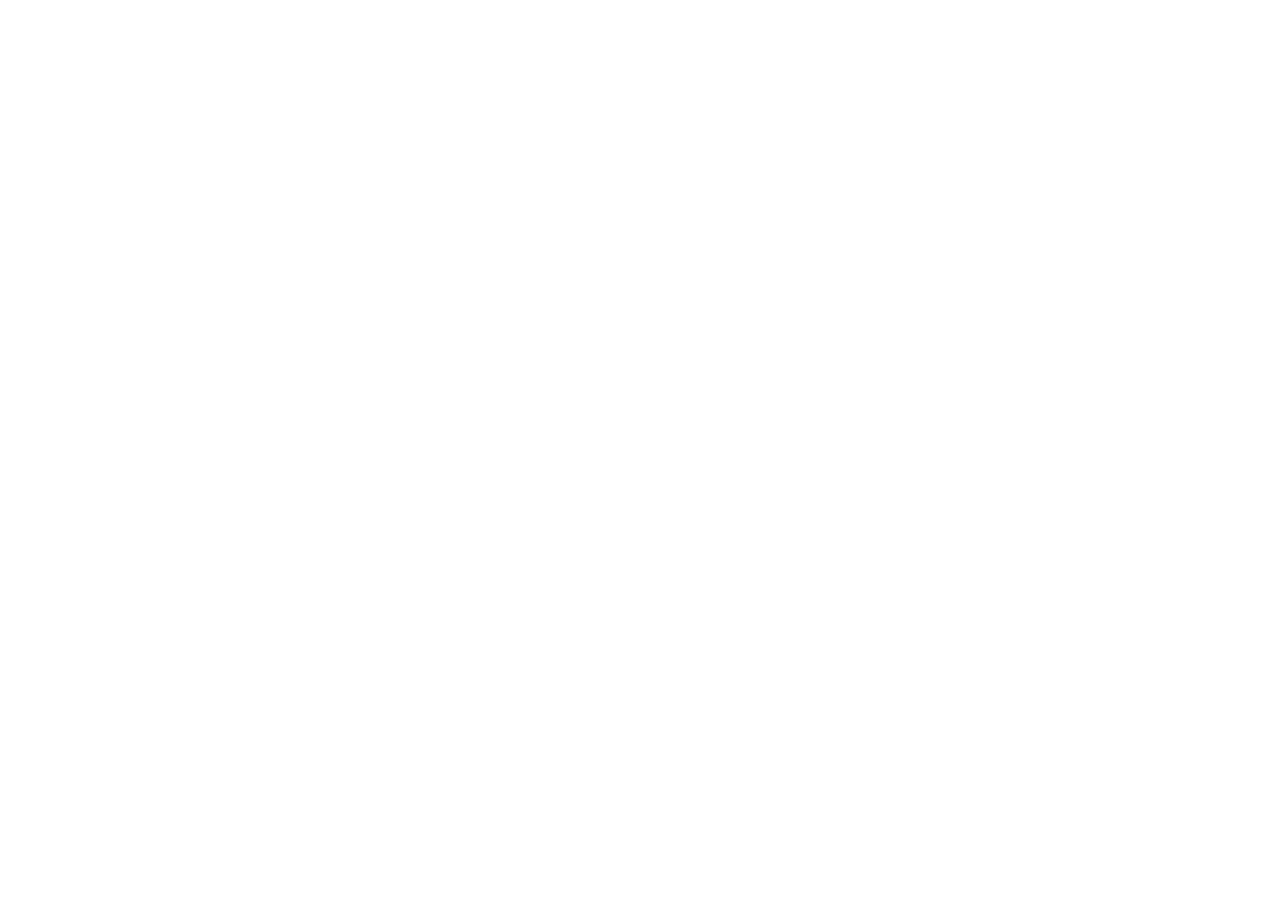
==== index.html @ 4de9153c "Initial commit" ====
<!DOCTYPE html>
<html lang="en">
<head>
    <meta charset="UTF-8">
    <link rel="stylesheet" href="./css/styles.css">
    <meta name="viewport" content="width=device-width, initial-scale=1.0">
    <title>Document</title>
</head>
<body>
    
</body>
</html>
---- css/styles.css ----
*{
    box-sizing: border-box;
}
body{
    margin: 0;
    font-family: sans-serif;
}
img{
    display: block;
    max-width: 100%;
}
a{
    text-decoration: none;
    color: inherit;
}
ul{
    list-style: none;
    padding-left: 0;
    margin-top: 0;
    margin-bottom: 0;
}
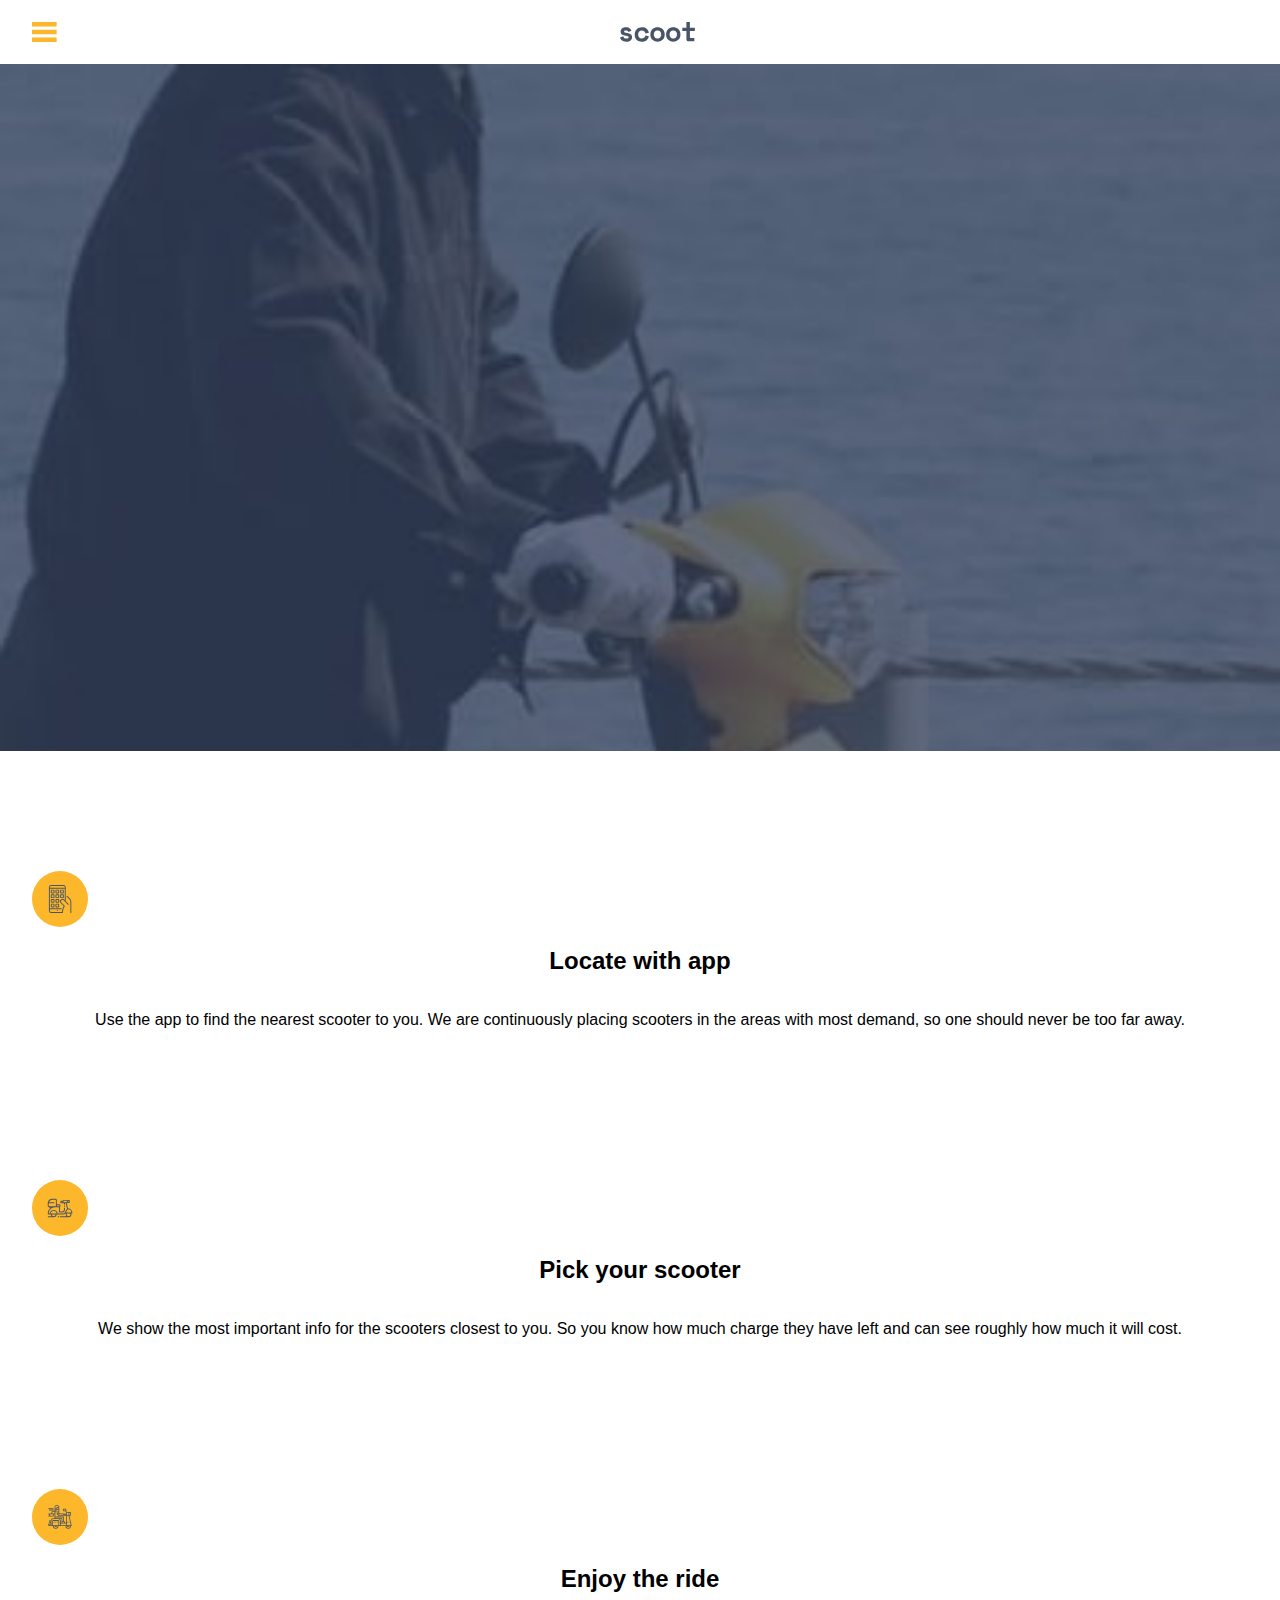
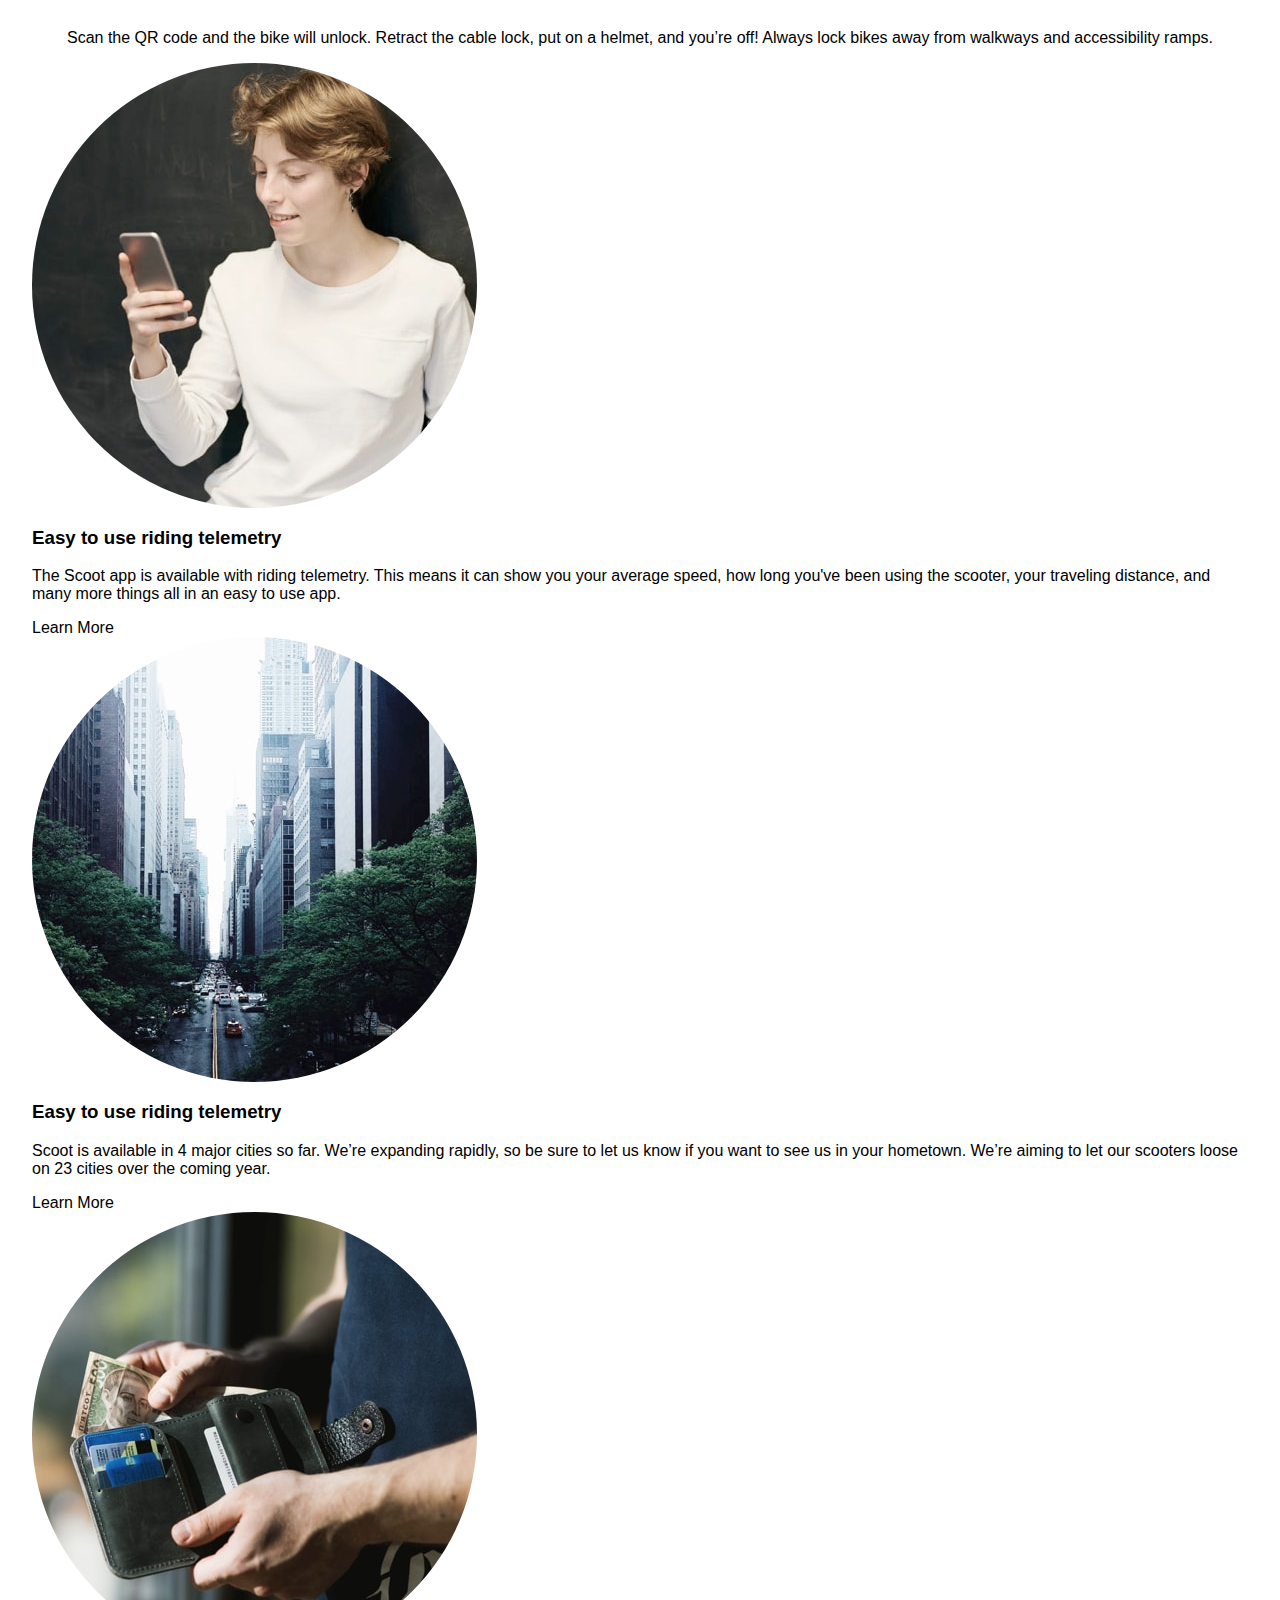
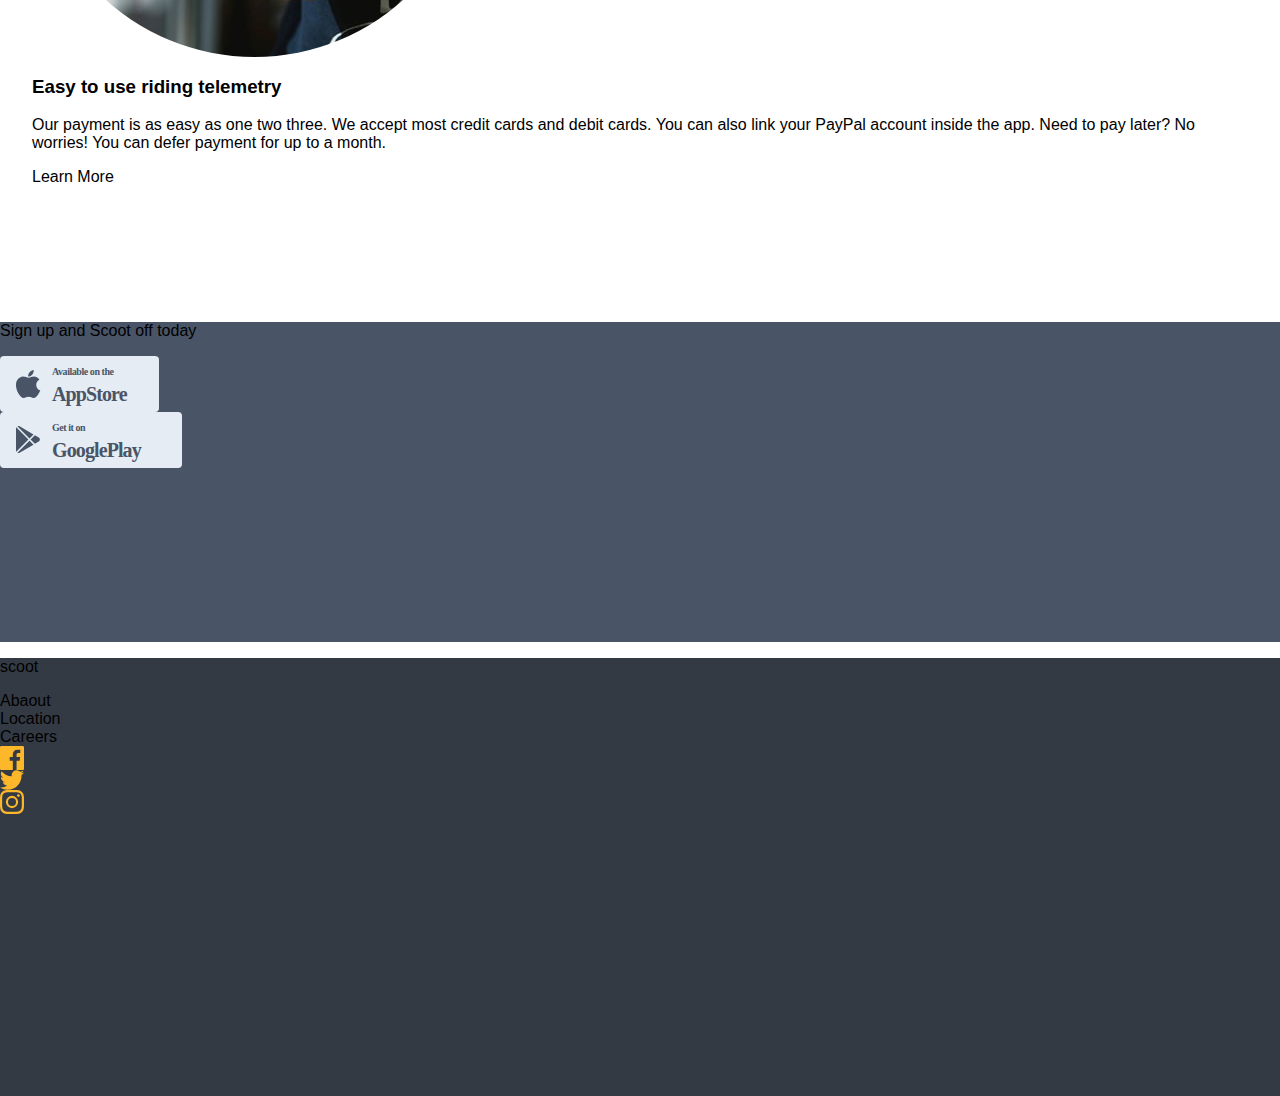
==== commit 7715ea2a: "update" ====
--- a/index.html
+++ b/index.html
@@ -1,12 +1,121 @@
 <!DOCTYPE html>
 <html lang="en">
-<head>
-    <meta charset="UTF-8">
-    <link rel="stylesheet" href="./css/styles.css">
-    <meta name="viewport" content="width=device-width, initial-scale=1.0">
+  <head>
+    <meta charset="UTF-8" />
+    <link rel="preconnect" href="https://fonts.googleapis.com" />
+    <link rel="preconnect" href="https://fonts.gstatic.com" crossorigin />
+    <link
+      href="https://fonts.googleapis.com/css2?family=Lexend+Deca:wght@100..900&family=Space+Mono:ital,wght@0,400;0,700;1,400;1,700&display=swap"
+      rel="stylesheet"
+    />
+    <link
+      href="https://fonts.googleapis.com/css2?family=Space+Mono:ital,wght@0,400;0,700;1,400;1,700&display=swap"
+      rel="stylesheet"
+    />
+    <link rel="stylesheet" href="./css/styles.css" />
+    <meta name="viewport" content="width=device-width, initial-scale=1.0" />
     <title>Document</title>
-</head>
-<body>
-    
-</body>
-</html>+  </head>
+  <body>
+    <nav class="menu">
+      <img class="hamburger-nav" src="./assets/icons/hamburger.svg" alt="" />
+      <ul class="menu-options">
+        <li>About</li>
+        <li>Location</li>
+        <li>Careers</li>
+        <li>Get Scooting</li>
+      </ul>
+      <img class="logo-nav" src="./assets/logo.svg" alt="" />
+    </nav>
+    <header class="header"></header>
+    <main class="main">
+      <div class="info-app">
+        <div class="info-card">
+          <img class="info-icon" src="./assets/icons/locate.svg" alt="" />
+          <h2>Locate with app</h2>
+          <p>
+            Use the app to find the nearest scooter to you. We are continuously
+            placing scooters in the areas with most demand, so one should never
+            be too far away.
+          </p>
+        </div>
+        <div class="info-card">
+          <img class="info-icon" src="./assets/icons/scooter.svg" alt="" />
+          <h2>Pick your scooter</h2>
+          <p>
+            We show the most important info for the scooters closest to you. So
+            you know how much charge they have left and can see roughly how much
+            it will cost.
+          </p>
+        </div>
+        <div class="info-card">
+          <img class="info-icon" src="./assets/icons/ride.svg" alt="" />
+          <h2>Enjoy the ride</h2>
+          <p>
+            Scan the QR code and the bike will unlock. Retract the cable lock,
+            put on a helmet, and you’re off! Always lock bikes away from
+            walkways and accessibility ramps.
+          </p>
+        </div>
+      </div>
+
+      <div>
+        <img class="img-main" src="./assets/images/telemetry.jpg" alt="" />
+        <div>
+          <h3>Easy to use riding telemetry</h3>
+          <p>
+            The Scoot app is available with riding telemetry. This means it can
+            show you your average speed, how long you've been using the scooter,
+            your traveling distance, and many more things all in an easy to use
+            app.
+          </p>
+          <a href="">Learn More</a>
+        </div>
+        <img class="img-main" src="./assets/images/near-you.jpg" alt="" />
+        <div>
+          <h3>Easy to use riding telemetry</h3>
+          <p>
+            Scoot is available in 4 major cities so far. We’re expanding
+            rapidly, so be sure to let us know if you want to see us in your
+            hometown. We’re aiming to let our scooters loose on 23 cities over
+            the coming year.
+          </p>
+          <a href="">Learn More</a>
+        </div>
+        <img class="img-main" src="./assets/images/payments.jpg" alt="" />
+        <div>
+          <h3>Easy to use riding telemetry</h3>
+          <p>
+            Our payment is as easy as one two three. We accept most credit cards
+            and debit cards. You can also link your PayPal account inside the
+            app. Need to pay later? No worries! You can defer payment for up to
+            a month.
+          </p>
+          <a href="">Learn More</a>
+        </div>
+      </div>
+    </main>
+    <footer>
+      <div class="applications-footer">
+        <p>Sign up and Scoot off today</p>
+        <div>
+          <img src="./assets/icons/app-store.svg" alt="" />
+          <img src="./assets/icons/google-play.svg" alt="" />
+        </div>
+      </div>
+      <div class="social">
+        <p>scoot</p>
+        <ul>
+          <a href=""><li>Abaout</li></a>
+          <a href=""><li>Location</li></a>
+          <a href=""><li>Careers</li></a>
+        </ul>
+        <div>
+          <a href=""><img src="./assets/icons/facebook.svg" alt="" /></a>
+          <a href=""><img src="./assets/icons/twitter.svg" alt="" /></a>
+          <a href=""><img src="./assets/icons/instagram.svg" alt="" /></a>
+        </div>
+      </div>
+    </footer>
+  </body>
+</html>
--- a/css/styles.css
+++ b/css/styles.css
@@ -1,21 +1,88 @@
-*{
-    box-sizing: border-box;
+:root {
+  --yellow: #fcb72b;
+  --dark-navy: #495567;
+  --dim-grey: #939caa;
+  --light-grey: #e5ecf4;
+  --snow: #f2f5f9;
+  --light-yellow: #fff4df;
+  --dark-grey: #333a44;
+
+  --space-mono: 'Space-mono', sans-serif;
+  --space-mono: 'Space-mono', sans-serif;
 }
-body{
-    margin: 0;
-    font-family: sans-serif;
+* {
+  box-sizing: border-box;
 }
-img{
-    display: block;
-    max-width: 100%;
+body {
+  margin: 0;
+  font-family: sans-serif;
 }
-a{
-    text-decoration: none;
-    color: inherit;
+img {
+  display: block;
+  max-width: 100%;
 }
-ul{
-    list-style: none;
-    padding-left: 0;
-    margin-top: 0;
-    margin-bottom: 0;
-}+a {
+  text-decoration: none;
+  color: inherit;
+}
+ul {
+  list-style: none;
+  padding-left: 0;
+  margin-top: 0;
+  margin-bottom: 0;
+}
+.menu {
+  height: 64px;
+  width: 100%;
+  padding-top: 22px;
+  padding-left: 32px;
+  padding-bottom: 22px;
+  padding-right: 22px;
+  display: flex;
+  background-color: white;
+}
+.logo-nav {
+  margin-inline: auto;
+}
+.menu-options {
+  display: none;
+}
+.header {
+  width: 100%;
+  height: 687px;
+  background-image: url(../assets/images/home-hero-mobile.jpg);
+  background-size: cover;
+}
+.main {
+  padding: 120px 32px 120px 32px;
+}
+.info-app {
+  display: flex;
+  flex-direction: column;
+  height: 792px;
+  justify-content: space-between;
+}
+.info-card {
+  width: 100%;
+  display: flex;
+  flex-direction: column;
+  justify-items: center;
+  text-align: center;
+}
+.info-icon {
+  width: 56px;
+  height: 56px;
+}
+.img-main {
+  border-radius: 50%;
+}
+.applications-footer {
+  width: 100%;
+  height: 320px;
+  background-color: var(--dark-navy);
+}
+.social {
+  width: 100%;
+  height: 438px;
+  background-color: var(--dark-grey);
+}
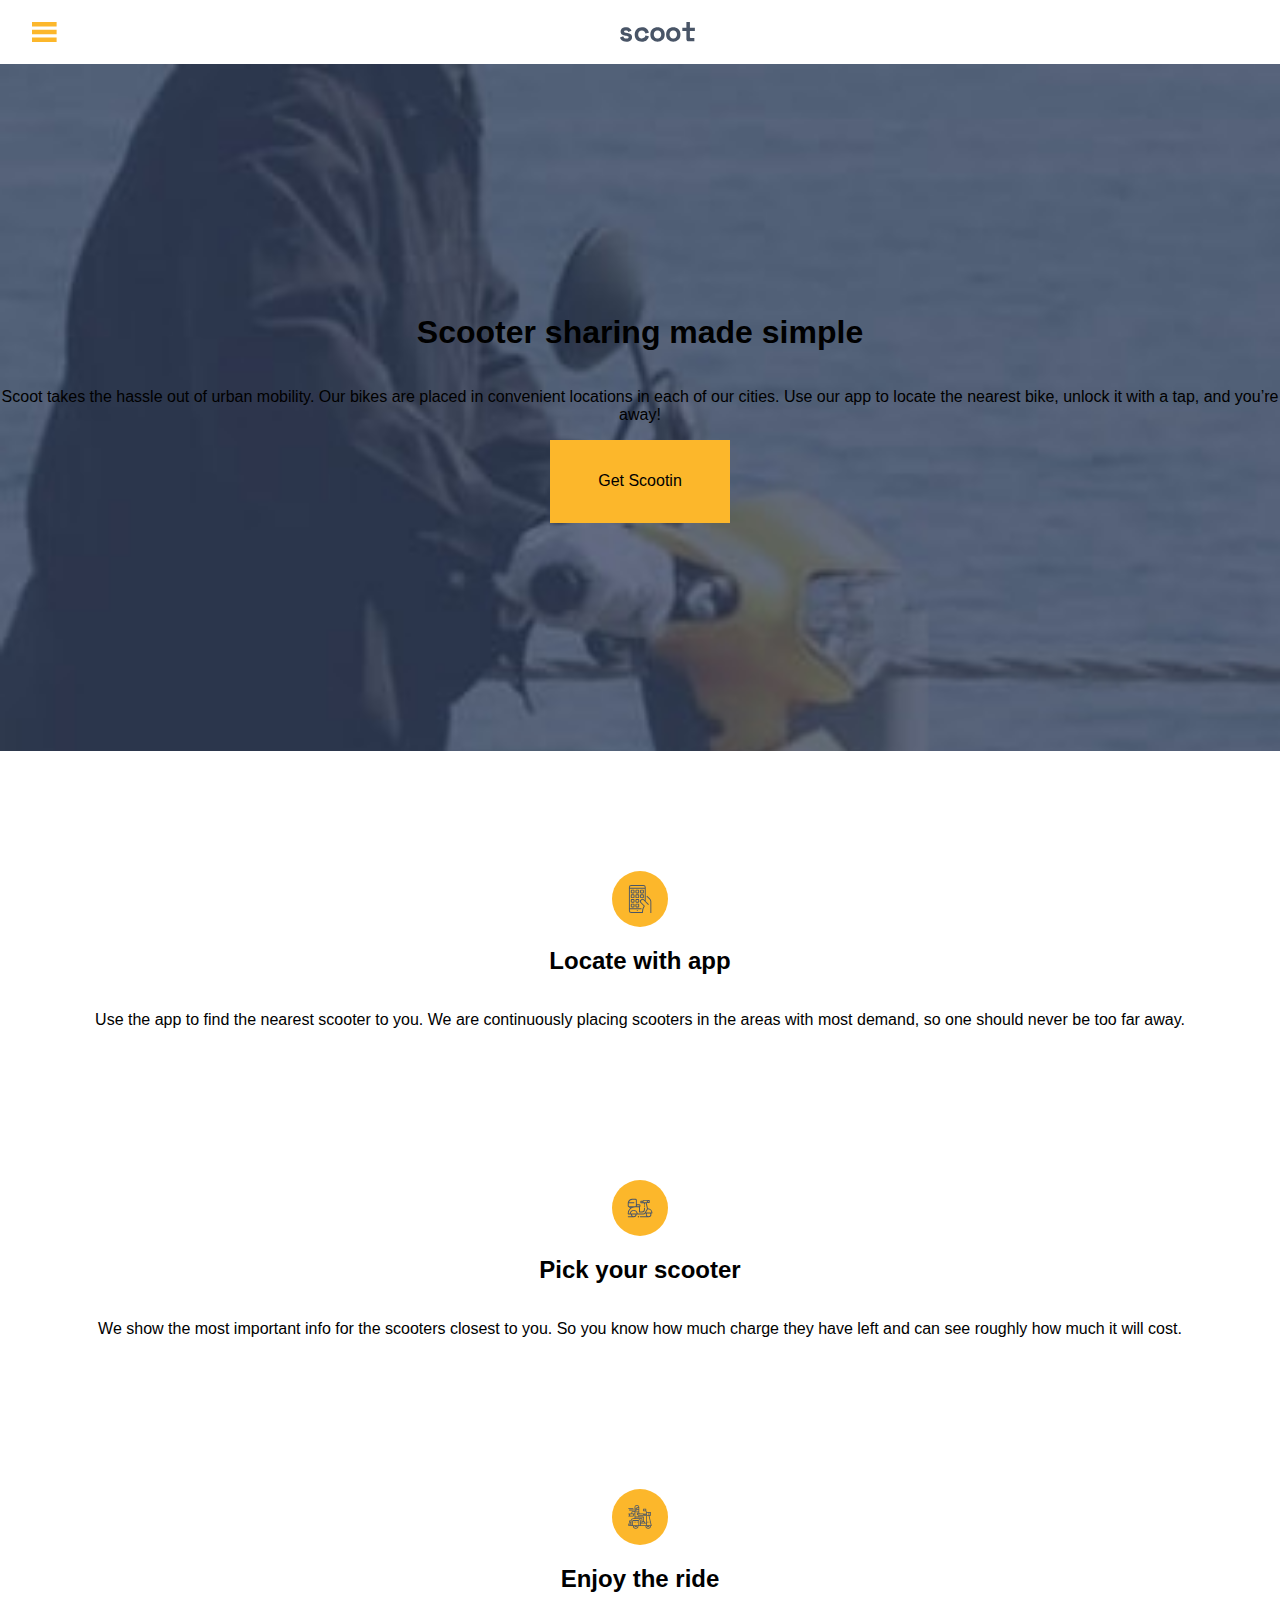
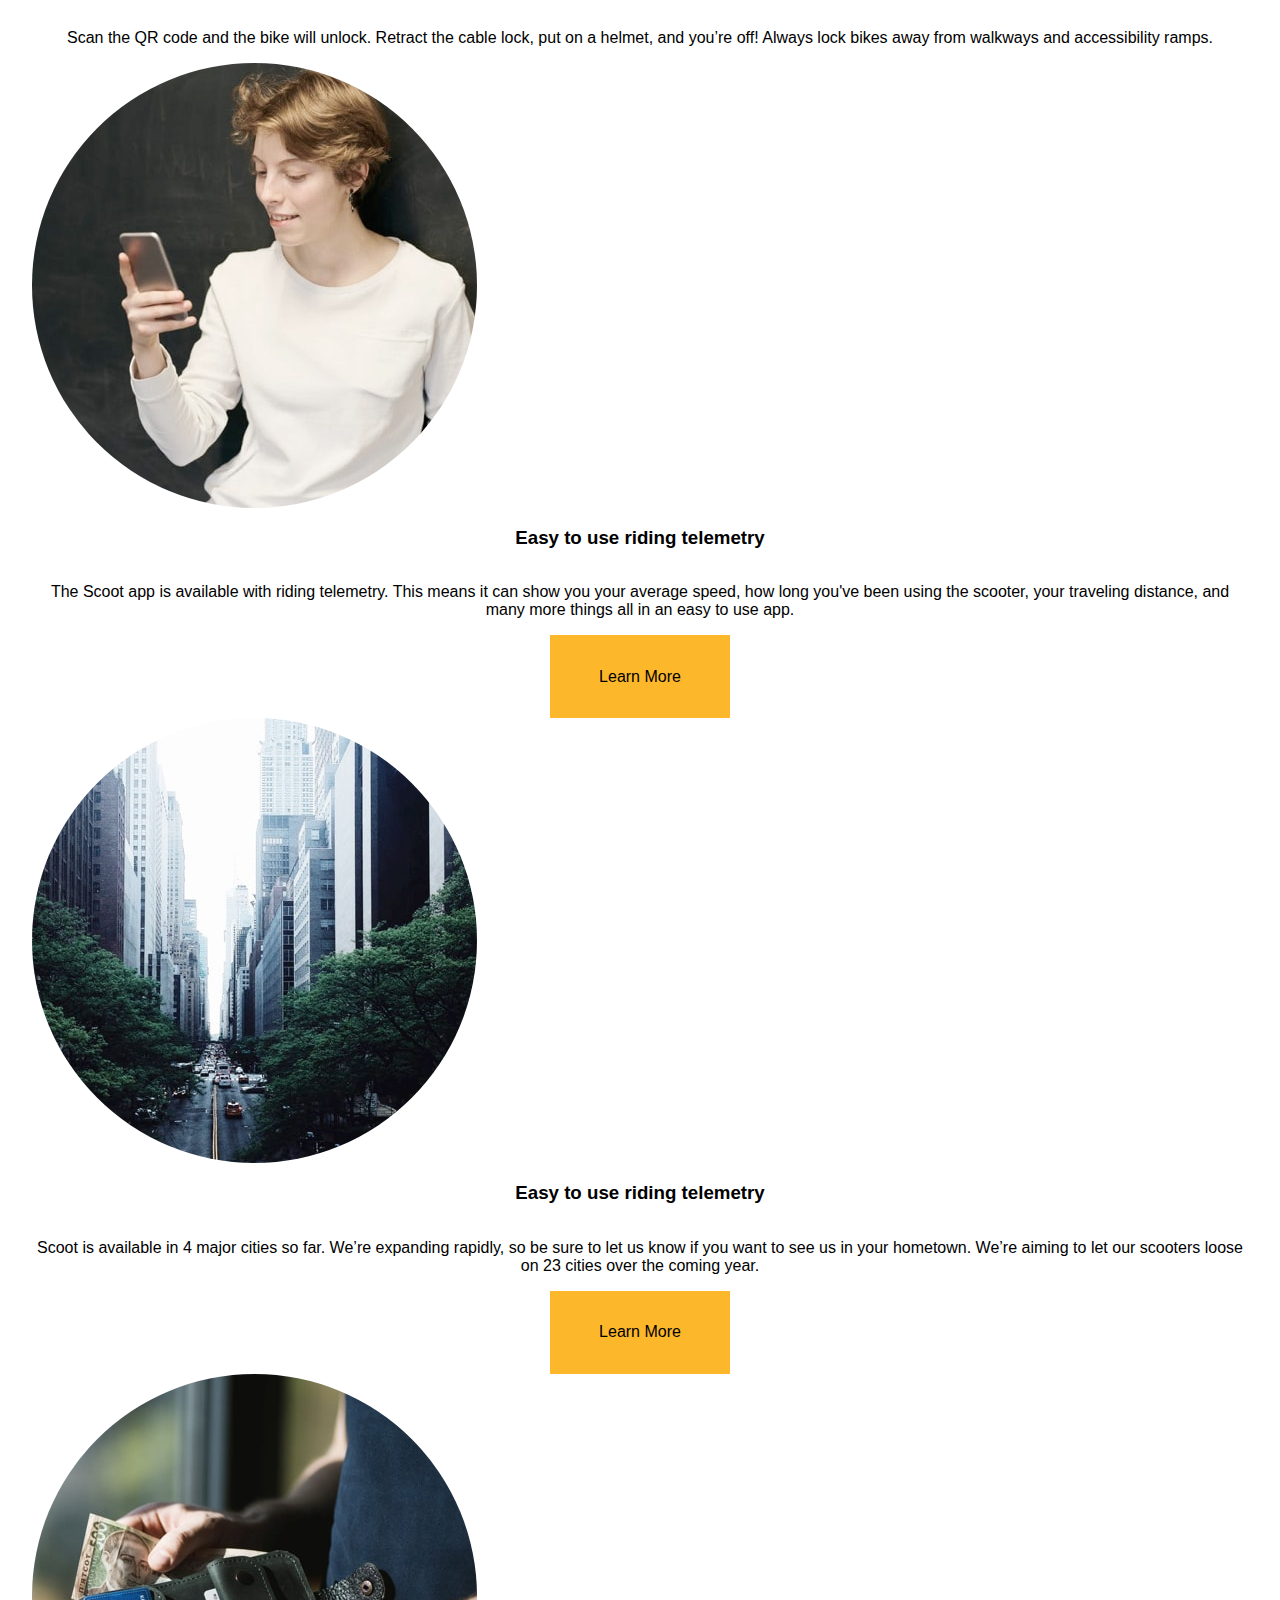
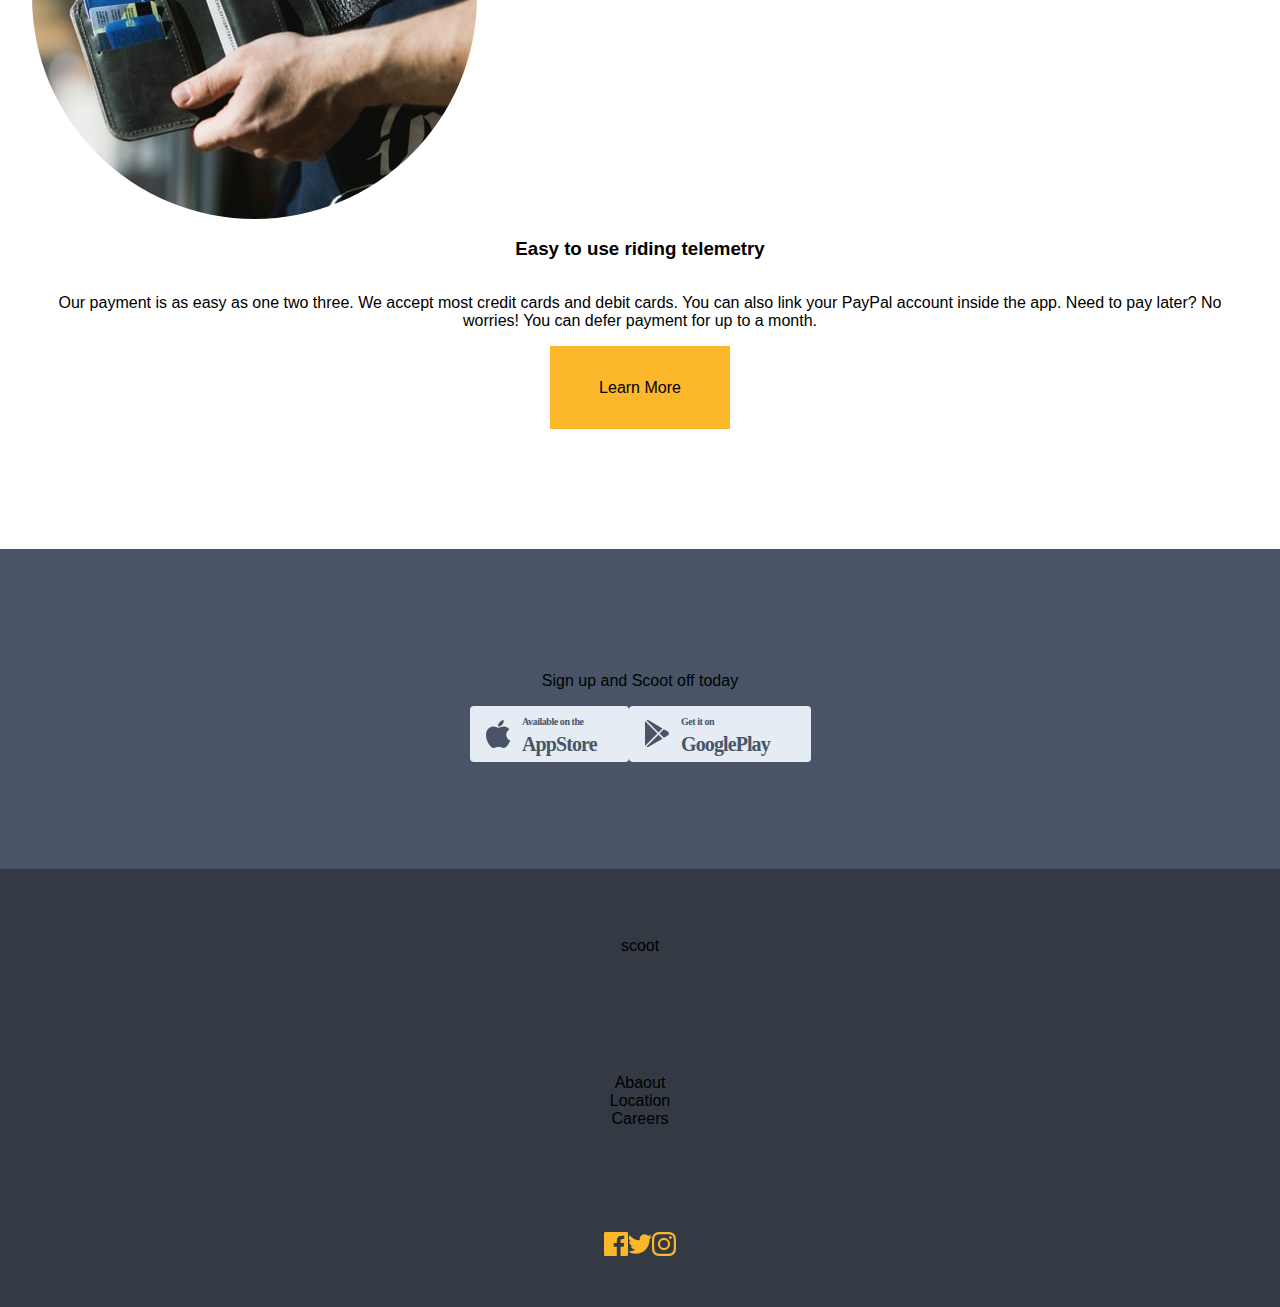
==== commit 2ca6bef2: "update" ====
--- a/index.html
+++ b/index.html
@@ -27,10 +27,18 @@
       </ul>
       <img class="logo-nav" src="./assets/logo.svg" alt="" />
     </nav>
-    <header class="header"></header>
+    <header class="header center-items">
+      <div class="center-items">
+        <h1>Scooter sharing made simple</h1>
+        <p>Scoot takes the hassle out of urban mobility. Our bikes are placed in convenient locations in each of our cities. Use our app to locate the nearest bike, unlock it with a tap, and you’re away!</p>
+        <div class="general-button">
+          <a href="">Get Scootin</a>
+        </div>
+      </div>
+    </header>
     <main class="main">
       <div class="info-app">
-        <div class="info-card">
+        <div class="info-card center-items">
           <img class="info-icon" src="./assets/icons/locate.svg" alt="" />
           <h2>Locate with app</h2>
           <p>
@@ -39,7 +47,7 @@
             be too far away.
           </p>
         </div>
-        <div class="info-card">
+        <div class="info-card center-items">
           <img class="info-icon" src="./assets/icons/scooter.svg" alt="" />
           <h2>Pick your scooter</h2>
           <p>
@@ -48,7 +56,7 @@
             it will cost.
           </p>
         </div>
-        <div class="info-card">
+        <div class="info-card center-items">
           <img class="info-icon" src="./assets/icons/ride.svg" alt="" />
           <h2>Enjoy the ride</h2>
           <p>
@@ -58,10 +66,9 @@
           </p>
         </div>
       </div>
-
       <div>
         <img class="img-main" src="./assets/images/telemetry.jpg" alt="" />
-        <div>
+        <div class="info-card center-items">
           <h3>Easy to use riding telemetry</h3>
           <p>
             The Scoot app is available with riding telemetry. This means it can
@@ -69,10 +76,12 @@
             your traveling distance, and many more things all in an easy to use
             app.
           </p>
-          <a href="">Learn More</a>
+          <div class="general-button">
+            <a href="">Learn More</a>
+          </div>
         </div>
         <img class="img-main" src="./assets/images/near-you.jpg" alt="" />
-        <div>
+        <div class="info-card center-items">
           <h3>Easy to use riding telemetry</h3>
           <p>
             Scoot is available in 4 major cities so far. We’re expanding
@@ -80,10 +89,12 @@
             hometown. We’re aiming to let our scooters loose on 23 cities over
             the coming year.
           </p>
-          <a href="">Learn More</a>
+          <div class="general-button">
+            <a href="">Learn More</a>
+          </div>
         </div>
         <img class="img-main" src="./assets/images/payments.jpg" alt="" />
-        <div>
+        <div class="info-card center-items header-info">
           <h3>Easy to use riding telemetry</h3>
           <p>
             Our payment is as easy as one two three. We accept most credit cards
@@ -91,26 +102,28 @@
             app. Need to pay later? No worries! You can defer payment for up to
             a month.
           </p>
-          <a href="">Learn More</a>
+          <div class="general-button">
+            <a href="">Learn More</a>
+          </div>
         </div>
       </div>
     </main>
     <footer>
-      <div class="applications-footer">
+      <div class="applications-footer info-card center-items">
         <p>Sign up and Scoot off today</p>
-        <div>
+        <div class="center-items flex-row">
           <img src="./assets/icons/app-store.svg" alt="" />
           <img src="./assets/icons/google-play.svg" alt="" />
         </div>
       </div>
-      <div class="social">
+      <div class="social center-items">
         <p>scoot</p>
         <ul>
           <a href=""><li>Abaout</li></a>
           <a href=""><li>Location</li></a>
           <a href=""><li>Careers</li></a>
         </ul>
-        <div>
+        <div class="center-items flex-row">
           <a href=""><img src="./assets/icons/facebook.svg" alt="" /></a>
           <a href=""><img src="./assets/icons/twitter.svg" alt="" /></a>
           <a href=""><img src="./assets/icons/instagram.svg" alt="" /></a>
--- a/css/styles.css
+++ b/css/styles.css
@@ -44,14 +44,32 @@
 .logo-nav {
   margin-inline: auto;
 }
-.menu-options {
+.menu-options{
   display: none;
+}
+.center-items{
+  display: flex;
+  align-items: center;
+  justify-content: center;
+  text-align: center;
+  flex-direction: column;
 }
 .header {
   width: 100%;
   height: 687px;
   background-image: url(../assets/images/home-hero-mobile.jpg);
   background-size: cover;
+}
+.flex-row{
+  flex-direction: row;
+}
+.general-button{
+  width: 180px;
+  height: 83px;
+  display: flex;
+  align-items: center;
+  justify-content: center;
+  background-color: var(--yellow);
 }
 .main {
   padding: 120px 32px 120px 32px;
@@ -85,4 +103,5 @@
   width: 100%;
   height: 438px;
   background-color: var(--dark-grey);
+  justify-content: space-around;
 }
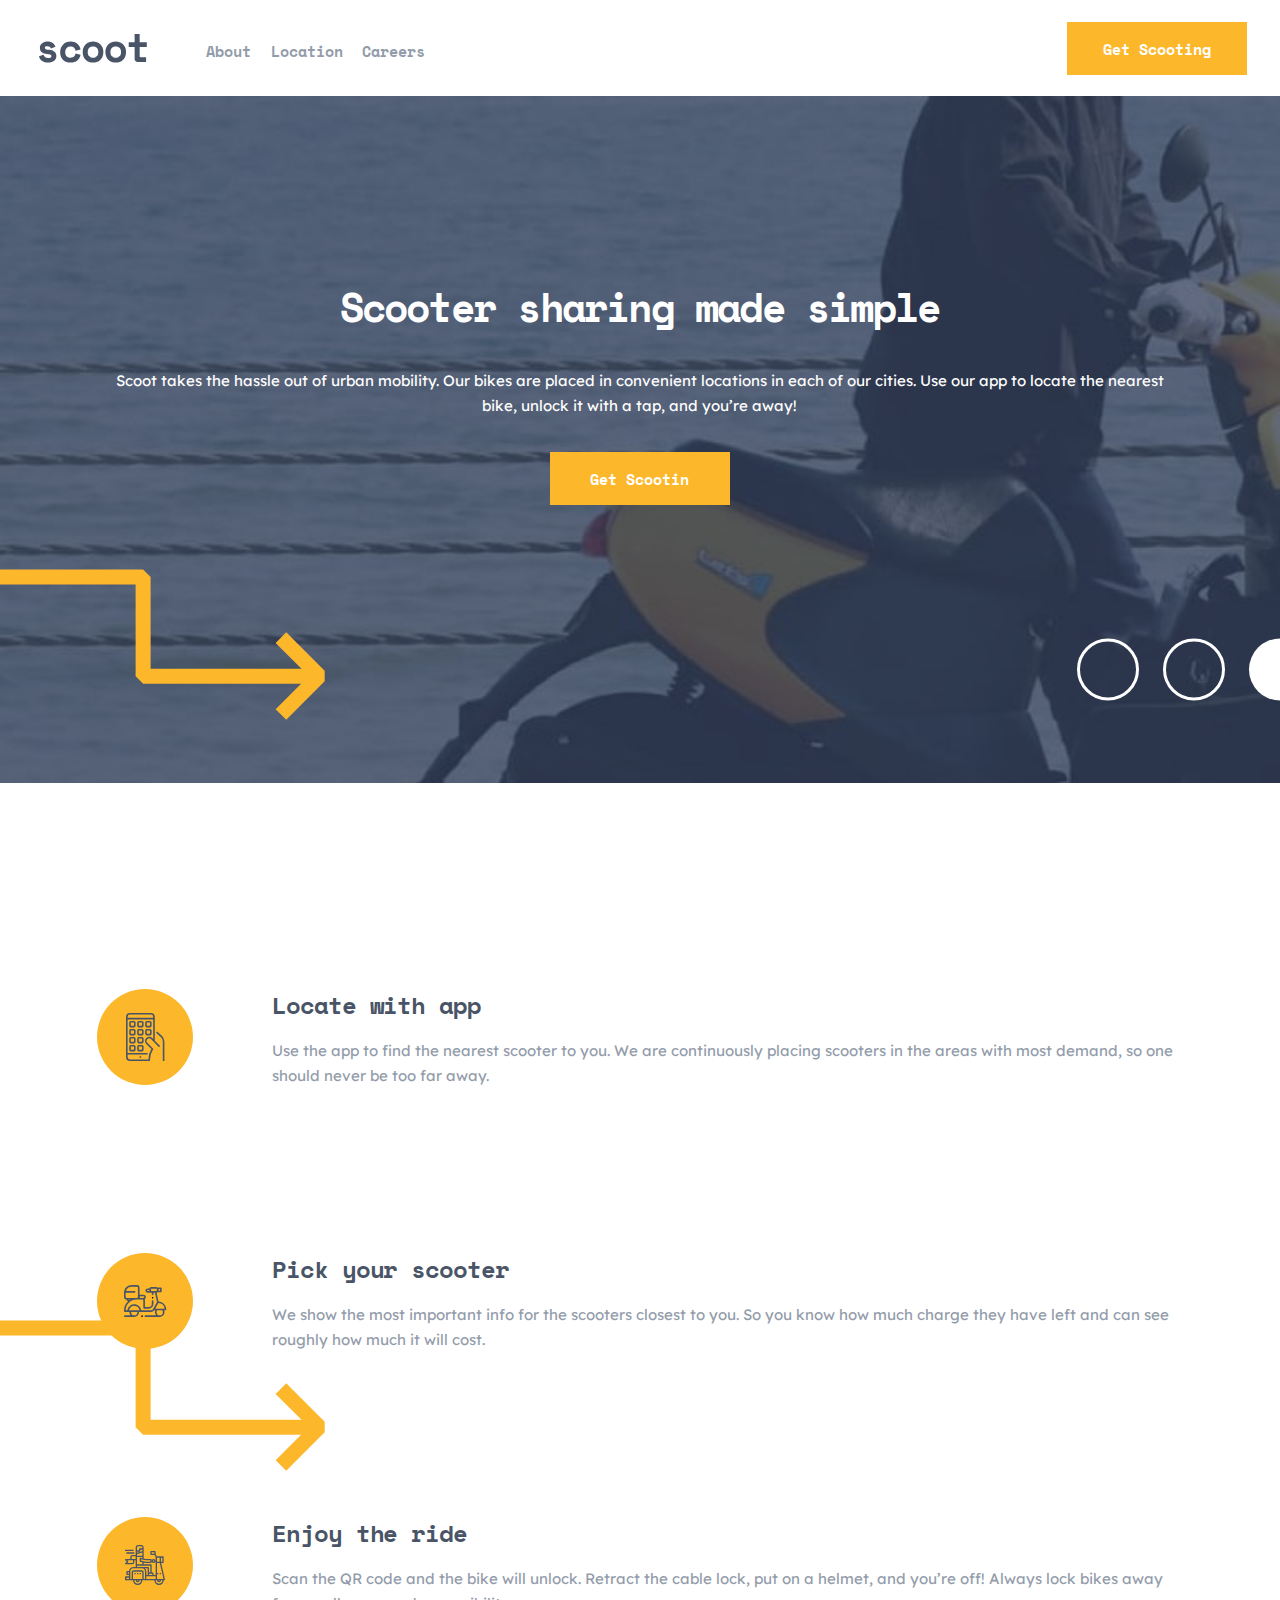
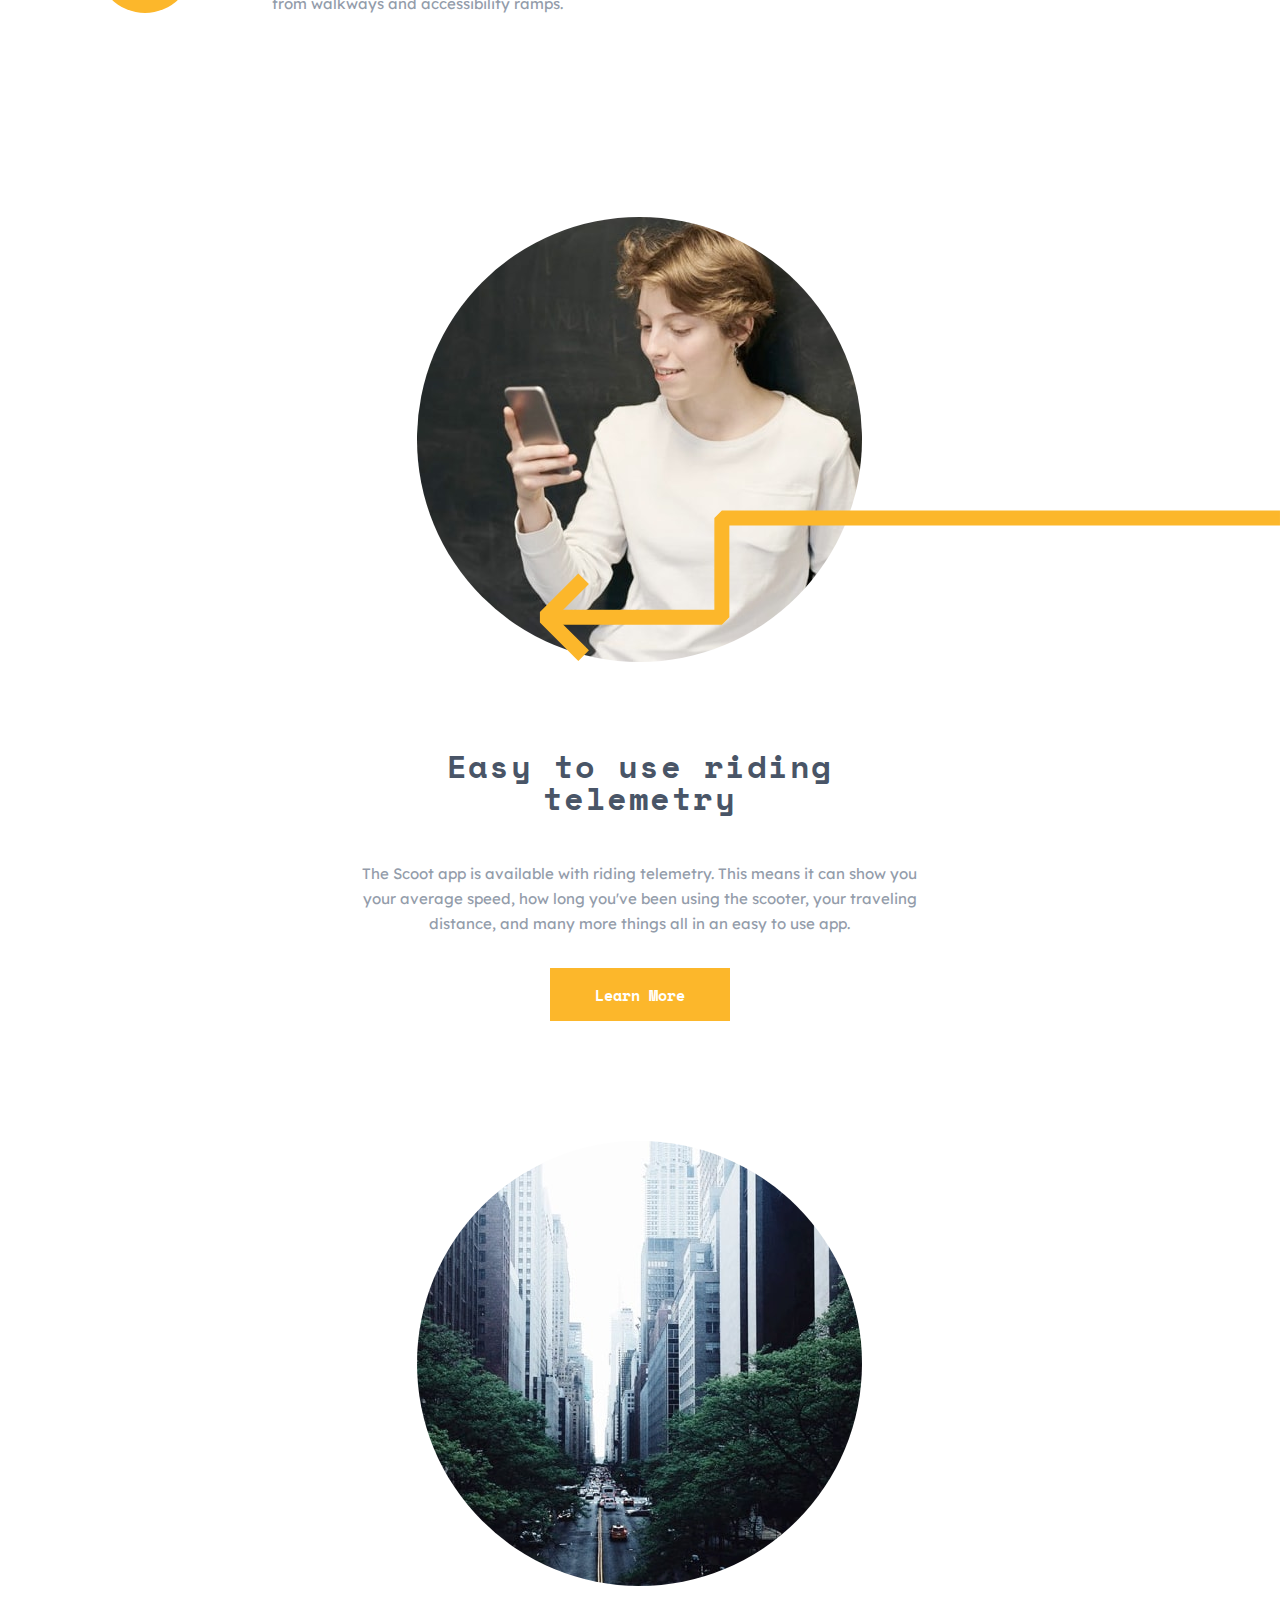
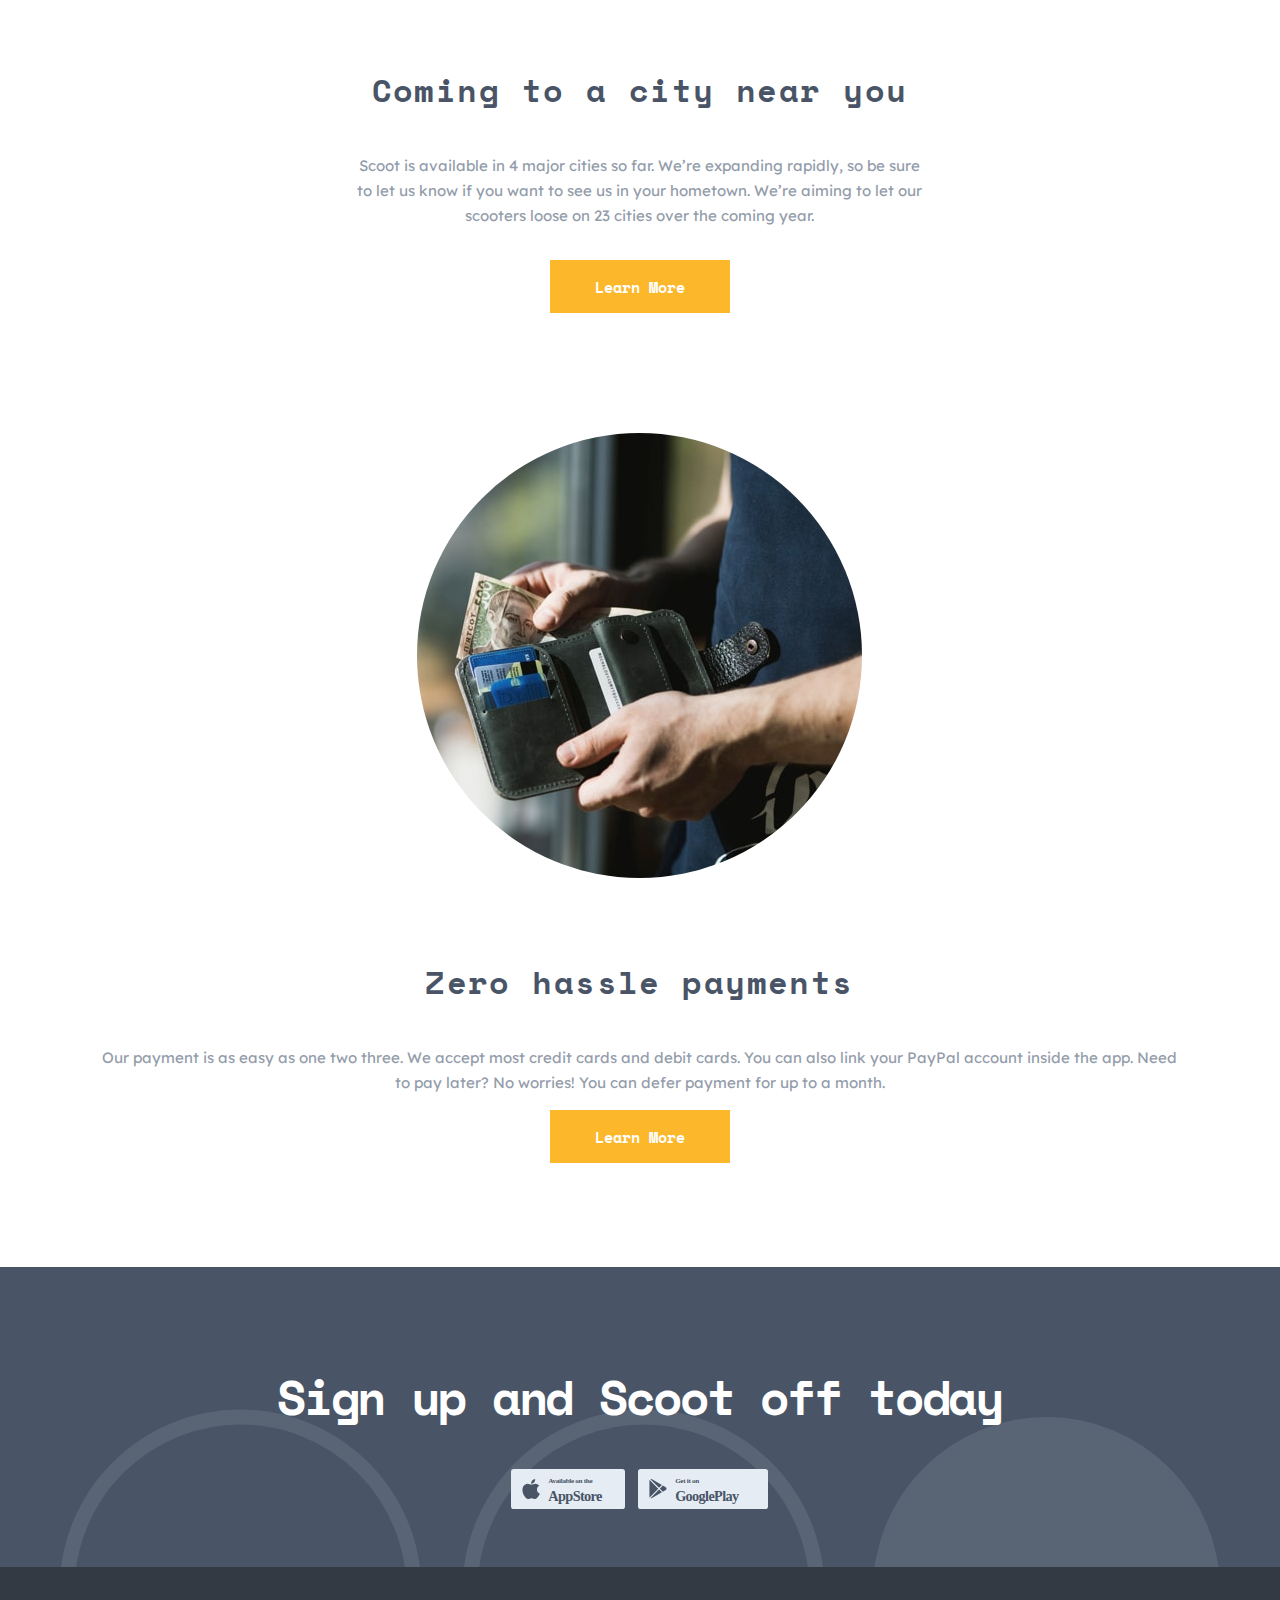
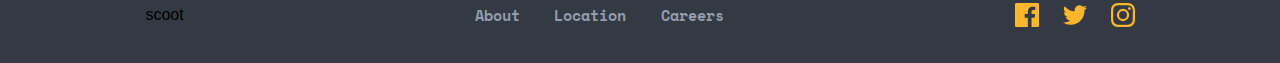
==== commit 97ea3391: "update" ====
--- a/index.html
+++ b/index.html
@@ -19,58 +19,74 @@
   <body>
     <nav class="menu">
       <img class="hamburger-nav" src="./assets/icons/hamburger.svg" alt="" />
-      <ul class="menu-options">
-        <li>About</li>
-        <li>Location</li>
-        <li>Careers</li>
-        <li>Get Scooting</li>
-      </ul>
-      <img class="logo-nav" src="./assets/logo.svg" alt="" />
+      <img class="logo-nav" src="./assets/logo.svg" alt=""/>
+      <div class="menu-options display-menu">
+        <ul>
+          <div class="options-nav">
+            <li><a href="../html/about.html">About</a></li>
+            <li><a href="../html/locations.html">Location</a></li>
+            <li><a href="../html/careers.html">Careers</a></li>
+          </div>
+          <div class="general-button button-nav">
+            <li>Get Scooting</li>
+          </div>
+        </ul>
+      </div>
     </nav>
-    <header class="header center-items">
-      <div class="center-items">
-        <h1>Scooter sharing made simple</h1>
-        <p>Scoot takes the hassle out of urban mobility. Our bikes are placed in convenient locations in each of our cities. Use our app to locate the nearest bike, unlock it with a tap, and you’re away!</p>
-        <div class="general-button">
+    <header class="center-items header">
+      <div class="center-items text-header">
+        <h1 class="main-title">Scooter sharing made simple</h1>
+        <p class="general-font-style a">Scoot takes the hassle out of urban mobility. Our bikes are placed in convenient locations in each of our cities. Use our app to locate the nearest bike, unlock it with a tap, and you’re away!</p>
+        <div class="general-button a">
           <a href="">Get Scootin</a>
         </div>
       </div>
+      <img class="right-line" src="../assets/patterns/line.svg" alt="">
+      <img class="right-arrow" src="../assets/patterns/right-arrow.svg" alt="">
+      <img class="white-circles" src="../assets/patterns/white-circles.svg" alt="">
     </header>
     <main class="main">
       <div class="info-app">
         <div class="info-card center-items">
           <img class="info-icon" src="./assets/icons/locate.svg" alt="" />
-          <h2>Locate with app</h2>
-          <p>
-            Use the app to find the nearest scooter to you. We are continuously
-            placing scooters in the areas with most demand, so one should never
-            be too far away.
-          </p>
+          <div class="text-cards">
+            <h2 class="h2-secundary-title">Locate with app</h2>
+            <p class="general-font-style">
+              Use the app to find the nearest scooter to you. We are continuously
+              placing scooters in the areas with most demand, so one should never
+              be too far away.
+            </p>
+          </div>
         </div>
         <div class="info-card center-items">
           <img class="info-icon" src="./assets/icons/scooter.svg" alt="" />
-          <h2>Pick your scooter</h2>
-          <p>
-            We show the most important info for the scooters closest to you. So
-            you know how much charge they have left and can see roughly how much
-            it will cost.
-          </p>
+          <div class="text-cards">
+            <h2 class="h2-secundary-title">Pick your scooter</h2>
+            <p class="general-font-style">
+              We show the most important info for the scooters closest to you. So
+              you know how much charge they have left and can see roughly how much
+              it will cost.
+            </p>
+          </div>
         </div>
         <div class="info-card center-items">
           <img class="info-icon" src="./assets/icons/ride.svg" alt="" />
-          <h2>Enjoy the ride</h2>
-          <p>
-            Scan the QR code and the bike will unlock. Retract the cable lock,
-            put on a helmet, and you’re off! Always lock bikes away from
-            walkways and accessibility ramps.
-          </p>
+          <div class="text-cards">
+            <h2 class="h2-secundary-title">Enjoy the ride</h2>
+            <p class="general-font-style">
+              Scan the QR code and the bike will unlock. Retract the cable lock,
+              put on a helmet, and you’re off! Always lock bikes away from
+              walkways and accessibility ramps.
+            </p>
+          </div> 
         </div>
       </div>
-      <div>
+      <div class="center-items">
         <img class="img-main" src="./assets/images/telemetry.jpg" alt="" />
-        <div class="info-card center-items">
-          <h3>Easy to use riding telemetry</h3>
-          <p>
+        <img class="left-downward-arrow" src="../assets/patterns/left-downward-arrow.svg" alt="">
+        <div class="section-learnmore info-card-images center-items">
+          <h3 class="h3-secundary-title">Easy to use riding telemetry</h3>
+          <p class="general-font-style">
             The Scoot app is available with riding telemetry. This means it can
             show you your average speed, how long you've been using the scooter,
             your traveling distance, and many more things all in an easy to use
@@ -80,10 +96,11 @@
             <a href="">Learn More</a>
           </div>
         </div>
+        <img class="right-arrow-topimg" src="../assets/patterns/right-arrow.svg" alt="">
         <img class="img-main" src="./assets/images/near-you.jpg" alt="" />
-        <div class="info-card center-items">
-          <h3>Easy to use riding telemetry</h3>
-          <p>
+        <div class="section-learnmore info-card-images center-items">
+          <h3 class="h3-secundary-title">Coming to a city near you</h3>
+          <p class="general-font-style">
             Scoot is available in 4 major cities so far. We’re expanding
             rapidly, so be sure to let us know if you want to see us in your
             hometown. We’re aiming to let our scooters loose on 23 cities over
@@ -93,10 +110,11 @@
             <a href="">Learn More</a>
           </div>
         </div>
+        <img class="left-downward-arrow-zero" src="../assets/patterns/left-downward-arrow.svg" alt="">
         <img class="img-main" src="./assets/images/payments.jpg" alt="" />
-        <div class="info-card center-items header-info">
-          <h3>Easy to use riding telemetry</h3>
-          <p>
+        <div class="info-card-images center-items header-info">
+          <h3 class="h3-secundary-title">Zero hassle payments</h3>
+          <p class="general-font-style">
             Our payment is as easy as one two three. We accept most credit cards
             and debit cards. You can also link your PayPal account inside the
             app. Need to pay later? No worries! You can defer payment for up to
@@ -109,21 +127,21 @@
       </div>
     </main>
     <footer>
-      <div class="applications-footer info-card center-items">
-        <p>Sign up and Scoot off today</p>
+      <div class="applications-footer center-items">
+        <p class="footer-title">Sign up and Scoot off today</p>
         <div class="center-items flex-row">
-          <img src="./assets/icons/app-store.svg" alt="" />
-          <img src="./assets/icons/google-play.svg" alt="" />
+          <img class="apple" src="./assets/icons/app-store.svg" alt="" />
+          <img class="android" src="./assets/icons/google-play.svg" alt="" />
         </div>
       </div>
       <div class="social center-items">
         <p>scoot</p>
-        <ul>
-          <a href=""><li>Abaout</li></a>
+        <ul class="footer-list">
+          <a href="./html/about.html"><li>About</li></a>
           <a href=""><li>Location</li></a>
           <a href=""><li>Careers</li></a>
         </ul>
-        <div class="center-items flex-row">
+        <div class="center-items flex-row icons-socialmedia">
           <a href=""><img src="./assets/icons/facebook.svg" alt="" /></a>
           <a href=""><img src="./assets/icons/twitter.svg" alt="" /></a>
           <a href=""><img src="./assets/icons/instagram.svg" alt="" /></a>
--- a/css/styles.css
+++ b/css/styles.css
@@ -6,9 +6,23 @@
   --snow: #f2f5f9;
   --light-yellow: #fff4df;
   --dark-grey: #333a44;
-
-  --space-mono: 'Space-mono', sans-serif;
-  --space-mono: 'Space-mono', sans-serif;
+  --box-grey: #F2F5F9;
+
+  --space-mono: 'Space mono', monospace;
+  --lexend-deca: 'Lexend deca', 'sans-serif';
+
+  --title-m: 24px;
+  --title-l: 40px;
+  --title-xl: 48px;
+  --title-xxl: 56px;
+
+  --line-height-m: 28px;
+  --line-height-l: 48px;
+  --line-height-xl: 56px;
+
+  --mobile-width: 375px;
+  --tablet-width: 768px;
+  
 }
 * {
   box-sizing: border-box;
@@ -31,21 +45,105 @@
   margin-top: 0;
   margin-bottom: 0;
 }
+
 .menu {
   height: 64px;
   width: 100%;
-  padding-top: 22px;
-  padding-left: 32px;
-  padding-bottom: 22px;
-  padding-right: 22px;
+  padding: 22px 22px 22px 32px;
   display: flex;
   background-color: white;
 }
+@media screen and (width>=768px){
+  .menu {
+    height: 96px;
+    padding: 34px 40px 33px 39px;
+    
+  }
+}
 .logo-nav {
   margin-inline: auto;
 }
+.display-menu{
+  display: none;
+}
+@media screen and (width>=768px){
+  .display-menu{
+    display: block;
+  }
+}
 .menu-options{
+  position: fixed;
+  left: 0;
+  top: 64px;
+  height: calc(100vh - 64px);
+  width: 256px;
+  background-color: var(--dark-grey);
+  padding: 64px 32px 24px 32px;
+}
+.menu-options ul{
+  height: 100%;
+  display: flex;
+  flex-direction: column;
+  justify-content: space-between;
+}
+.options-nav{
+  height: 123px;
+  display: flex;
+  flex-direction: column;
+  justify-content: space-between;
+  color: white;
+  font-family: var(--space-mono);
+  font-size: 18px;
+  line-height: 25px;
+  font-weight: 700;
+}
+.menu::after{
+  content: "";
+  position: fixed;
+  height: calc(100vh - 64px);
+  width: calc(100vw - 256px);
+  top: 64px;
+  right: 0;
+  background-color: rgba(0, 0, 0, 0.7);
   display: none;
+}
+@media screen and (width>=768px){
+  .menu-options{
+    position:static;
+    width: 100%;
+    height:29px;
+    background-color: transparent;
+    padding: 0;
+  }
+  .menu-options ul{
+    flex-direction: row;
+    height: 25px;
+  }
+  .options-nav{
+    flex-direction: row;
+    justify-content: space-between;
+    color: var(--dim-grey);
+    font-family: var(--space-mono);
+    font-size: 15px;
+    line-height: 25px;
+    font-weight: 700;
+    width: 219px;
+    height: 25px;
+    margin-top: 5px;
+  }
+  .hamburger-nav{
+    display: none;
+  }
+  .logo-nav {
+    margin-inline: 0;
+    margin-right: 59px;
+  }
+  .button-nav{
+    position: absolute;
+    right: 0;
+    top: 22px;
+    right: 33px;
+  }
 }
 .center-items{
   display: flex;
@@ -59,45 +157,213 @@
   height: 687px;
   background-image: url(../assets/images/home-hero-mobile.jpg);
   background-size: cover;
+  padding: 32px;
+  justify-items: center;
+}
+@media screen and (width>=768px){
+  .header {
+    background-image: url(../assets/images/home-hero-tablet.jpg);
+    padding: 137px 98px 217px 97px;
+  }
+}
+@media screen and (width>=1440px){
+  .header {
+    background-image: url(../assets/images/home-hero-desktop.jpg);
+  }
+}
+.header p{
+  color: white;
 }
 .flex-row{
   flex-direction: row;
 }
+
+/* TEXTOS */
+
+.main-title{
+  font-family: var(--space-mono);
+  color: white;
+  line-height: 40px;
+  font-size: 40px;
+  letter-spacing: -1.79px;
+  font-weight: 700;
+}
+@media screen and (width>=1440px){
+  .main-title-secondary{
+    font-family: var(--space-mono);
+    color: white;
+    line-height: 40px;
+    font-size: 40px;
+    letter-spacing: -1.79px;
+    font-weight: 700;
+  }
+}
+.footer-title{
+  font-family: var(--space-mono);
+  color: white;
+  line-height: 32px;
+  font-size: 32px;
+  letter-spacing: -1.43px;
+  font-weight: 700;
+}
+@media screen and (width>=768px){
+  .footer-title{
+    line-height: 48px;
+    font-size: 48px;
+    letter-spacing: -2.14px;
+  }
+}
+.general-font-style{
+  font-family: var(--lexend-deca);
+  font-size: 15px;
+  color: var(--dim-grey);
+  font-weight: 400;
+  line-height: 25px;
+}
+.h2-secundary-title{
+  font-family: var(--space-mono);
+  font-size: 20px;
+  color: var(--dark-navy);
+  font-weight: 700;
+  line-height: 28px;
+  letter-spacing: 0.89px;
+}
+@media screen and (width>=768px){
+  .h2-secundary-title{
+    font-size: 24px;
+    letter-spacing: -1.07px;
+  }
+}
+.h3-secundary-title{
+  font-family: var(--space-mono);
+  font-size: 32px;
+  color: var(--dark-navy);
+  font-weight: 700;
+  line-height: 32px;
+  letter-spacing: 1.43px;
+}
+.footer-list{
+  font-family: var(--space-mono);
+  color: var(--dim-grey);
+  font-weight: 700;
+  font-size: 15px;
+  line-height: 25px;
+  justify-content: space-between;
+}
+@media screen and (width>=768px){
+  .footer-list{
+    display: flex;
+    width: 249px;
+    justify-self: left;
+  }
+}
+/* FIN TEXTOS */
+
+
 .general-button{
   width: 180px;
-  height: 83px;
+  height: 53px;
   display: flex;
   align-items: center;
   justify-content: center;
   background-color: var(--yellow);
+  color: white;
+  font-family: var(--space-mono);
+  font-size: 15px;
+  font-weight: 700;
+}
+.a{
+  margin-bottom: 34px;
 }
 .main {
-  padding: 120px 32px 120px 32px;
+  padding: 72px 32px 120px 32px;
+}
+@media screen and (width>=768px){
+  .main{
+    padding: 122px 98px 104px 97px;
+  }
+}
+@media screen and (width>=1440px){
+  .main{
+    padding: 120px 165px 160px 165px;
+  }
 }
 .info-app {
   display: flex;
   flex-direction: column;
   height: 792px;
   justify-content: space-between;
-}
-.info-card {
-  width: 100%;
-  display: flex;
-  flex-direction: column;
-  justify-items: center;
-  text-align: center;
+  margin-bottom: 120px;
+}
+@media screen and (width>=768px){
+  .info-app {
+    display: flex;
+    flex-direction: column;
+    height: 792px;
+    justify-content: space-between;
+    margin-bottom: 120px;
+  }
+}
+@media screen and (width>=768px){
+  .info-card{
+    display: flex;
+    flex-direction: row;
+    text-align: left;
+    height: 470px;
+  }
 }
 .info-icon {
   width: 56px;
   height: 56px;
 }
+@media screen and (width>=768px){
+  .info-icon {
+    width: 96px;
+    height: 96px;
+    margin-right: 79px;
+  }
+}
 .img-main {
   border-radius: 50%;
+  margin-bottom: 56px;
+}
+.section-learnmore{
+  margin-bottom: 120px;
+}
+.section-learnmore p{
+  margin-bottom: 32px;
+} 
+@media screen and (width>=768px){
+  .section-learnmore{
+    width: 573px;
+  }
 }
 .applications-footer {
   width: 100%;
   height: 320px;
   background-color: var(--dark-navy);
+  background-image: url(../assets/patterns/semi-circles.svg);
+  background-repeat: no-repeat;
+  background-position:bottom;
+  background-position-x: 80%;
+}
+@media screen and (width>=768px){
+  .applications-footer {
+    height: 300px;
+    padding: 62px 156px 62px 155px;
+    background-position-x: 50%;
+  }
+}
+@media screen and (width>=1440px){
+  .applications-footer {
+    height: 300px;
+    padding: 62px 156px 62px 155px;
+    background-position-x: 100%;
+  }
+}
+.icons-socialmedia{
+  width: 120px;
+  justify-content: space-between;
 }
 .social {
   width: 100%;
@@ -105,3 +371,281 @@
   background-color: var(--dark-grey);
   justify-content: space-around;
 }
+@media screen and (width>=768px){
+  .social {
+    height: 96px;
+    flex-direction: row;
+  }
+}
+.footer-list a li{
+  margin-bottom: 16px ;
+}
+@media screen and (width>=768px){
+  .footer-list a li{
+    margin-bottom: 0 ;
+  }
+}
+
+
+/* ABOUT */
+.header-about, .header-careers{
+  background-image: url(../assets/images/about-hero-mobile.jpg);
+  width: 100%;
+  height: 160px;
+  background-position: center;
+  background-size: cover;
+}
+@media screen and (width>=768px){
+  .header-about{
+    background-image: url(../assets/images/about-hero-tablet.jpg);
+    height: 200px;
+    flex-direction: row;
+    justify-content: flex-start;
+    padding-left: 97px;
+  }
+}
+.header-careers{
+  background-image: url(../assets/images/careers-location-hero-mobile.jpg);
+}
+@media screen and (width>=768px){
+  .header-careers{
+    background-image: url(../assets/images/careers-locations-hero-tablet.jpg);
+    height: 200px;
+    flex-direction: row;
+    justify-content: flex-start;
+    padding-left: 97px;
+  }
+}
+.our-values{
+  margin-bottom: 120px;
+}
+@media screen and (width>=768px){
+  .our-values{
+    width: 457px;
+    margin-inline: auto;
+  }
+}
+.title-box{
+  font-family: var(--space-mono);
+  font-size: 18px;
+  font-weight: 700;
+  line-height: 24px;
+  letter-spacing: -0.8px;
+}
+.text-accodion{
+  font-family: var(--lexend-deca);
+  font-size: 15px;
+  font-weight: 400;
+  line-height: 25px;
+  color: var(--dark-navy);
+}
+.accordion-box{
+  background-color: var(--box-grey);
+  padding: 32px 28px 32px 32px;
+  text-align: left;
+}
+.box-apply{
+  background-color: var(--box-grey);
+  width: 100%;
+  height: 190px;
+  padding: 36px 32px 32px 32px;
+  justify-content: space-between;
+}
+@media screen and (width>=768px){
+  .box-apply{
+    background-color: var(--box-grey);
+    width: 100%;
+    height: 128px;
+    padding: 34px 48px 33px 48px;
+    justify-content: space-between;
+    flex-direction: row;
+  }
+}
+.box-apply p, .box-apply h2{
+  margin: 0;
+}
+.section-apply{
+  height: 1220px;
+  justify-content: space-between;
+}
+@media screen and (width>=768px){
+  .section-apply{
+    height: 848px;
+    width: 689px;
+    justify-content: space-between;
+  }
+  .main-careers{
+    padding: 144px 40px 120px 39px;
+  }
+}
+
+.map{
+  margin-bottom: 40px;
+}
+.capital-boxes{
+  display: flex;
+  height: 336px;
+  justify-content: space-between;
+  margin-bottom: 72px;
+}
+@media screen and (width>=768px){
+  .capital-boxes{
+    position: absolute;
+    top: 0;
+    left: 0;
+  }
+}
+.capital-box{
+  width: 100%;
+  background-color: rgb(252, 183, 43, 0.2);
+}
+@media screen and (width>=768px){
+  .capital-box{
+    position: absolute;
+    top: 0;
+    width: 120px;
+    height: 32px;
+  }
+  .ny{
+    left: 137px;
+    top: 492px;
+  }
+  .ldn{
+    left: 282px;
+    top: 485px;
+  }
+  .jk{
+    left: 137px;
+    top: 492px;
+  }
+  .ykh{
+    left: 137px;
+    top: 492px;
+  }
+}
+.text-capital{
+  font-family: var(--space-mono);
+  font-weight: 700;
+  font-size: 24px;
+  line-height: 28px;
+  letter-spacing: -1.07px;
+}
+.apple, .android{
+  width: 113.57px;
+  height: 40px;
+}
+.android{
+  width: 130px;
+  margin-left: 12.86px;
+}
+
+/* FLECHAS y CIRCULOS */
+.right-line,.right-arrow, .white-circles, .left-downward-arrow, .right-arrow-topimg, .left-downward-arrow-zero, .white-circles-options, .left-downward-arrow-options, .right-arrow-topimg-2{
+  display: none;
+}
+@media screen and (width>=768px){
+  .right-arrow{
+    display: block;
+    position: absolute;
+    top: 569px;
+    left: -127px;
+  }
+  .white-circles{
+    display: block;
+    position: absolute;
+    top: 638px;
+    right:-31px;
+  }
+  .left-downward-arrow{
+    display: block;
+    position: absolute;
+    top: 2110px;
+    right: 0;
+  }
+  .right-arrow-topimg{
+    display: block;
+    position: absolute;
+    left: -127px;
+    top: 2742px;
+  }
+  .left-downward-arrow-zero{
+    /* display: block;
+    position: absolute;
+    right:-386px;
+    top: 3710px; */
+  }
+  .white-circles-options{
+    display: block;
+    position: absolute;
+    right:-31px;
+    top: 165px;
+  }
+  .left-downward-arrow-options{
+    display: block;
+    position: absolute;
+    right:-6px;
+    top: 690px;
+  }
+  .right-arrow-topimg{
+    display: block;
+    position: absolute;
+    left: -127px;
+    top: 1320px;
+  }
+}
+@media screen and (width>=1440px){
+  .right-line{
+    display: block;
+    position: absolute;
+    top: 569px;
+    left: 0px;
+  }
+  .right-arrow{
+    display: block;
+    position: absolute;
+    top: 569px;
+    left: 705px;
+  }
+  .white-circles{
+    display: block;
+    position: absolute;
+    top: 638px;
+    right:-31px;
+  }
+  .left-downward-arrow{
+    display: block;
+    position: absolute;
+    top: 2110px;
+    right: 0;
+  }
+  .right-arrow-topimg{
+    display: block;
+    position: absolute;
+    left: -127px;
+    top: 2742px;
+  }
+  .left-downward-arrow-zero{
+    /* display: block;
+    position: absolute;
+    right:-386px;
+    top: 3710px; */
+  }
+  .white-circles-options{
+    display: block;
+    position: absolute;
+    right:-31px;
+    top: 165px;
+  }
+  .left-downward-arrow-options{
+    display: block;
+    position: absolute;
+    right:-6px;
+    top: 690px;
+  }
+  .right-arrow-topimg{
+    display: block;
+    position: absolute;
+    left: -127px;
+    top: 1320px;
+  }
+}
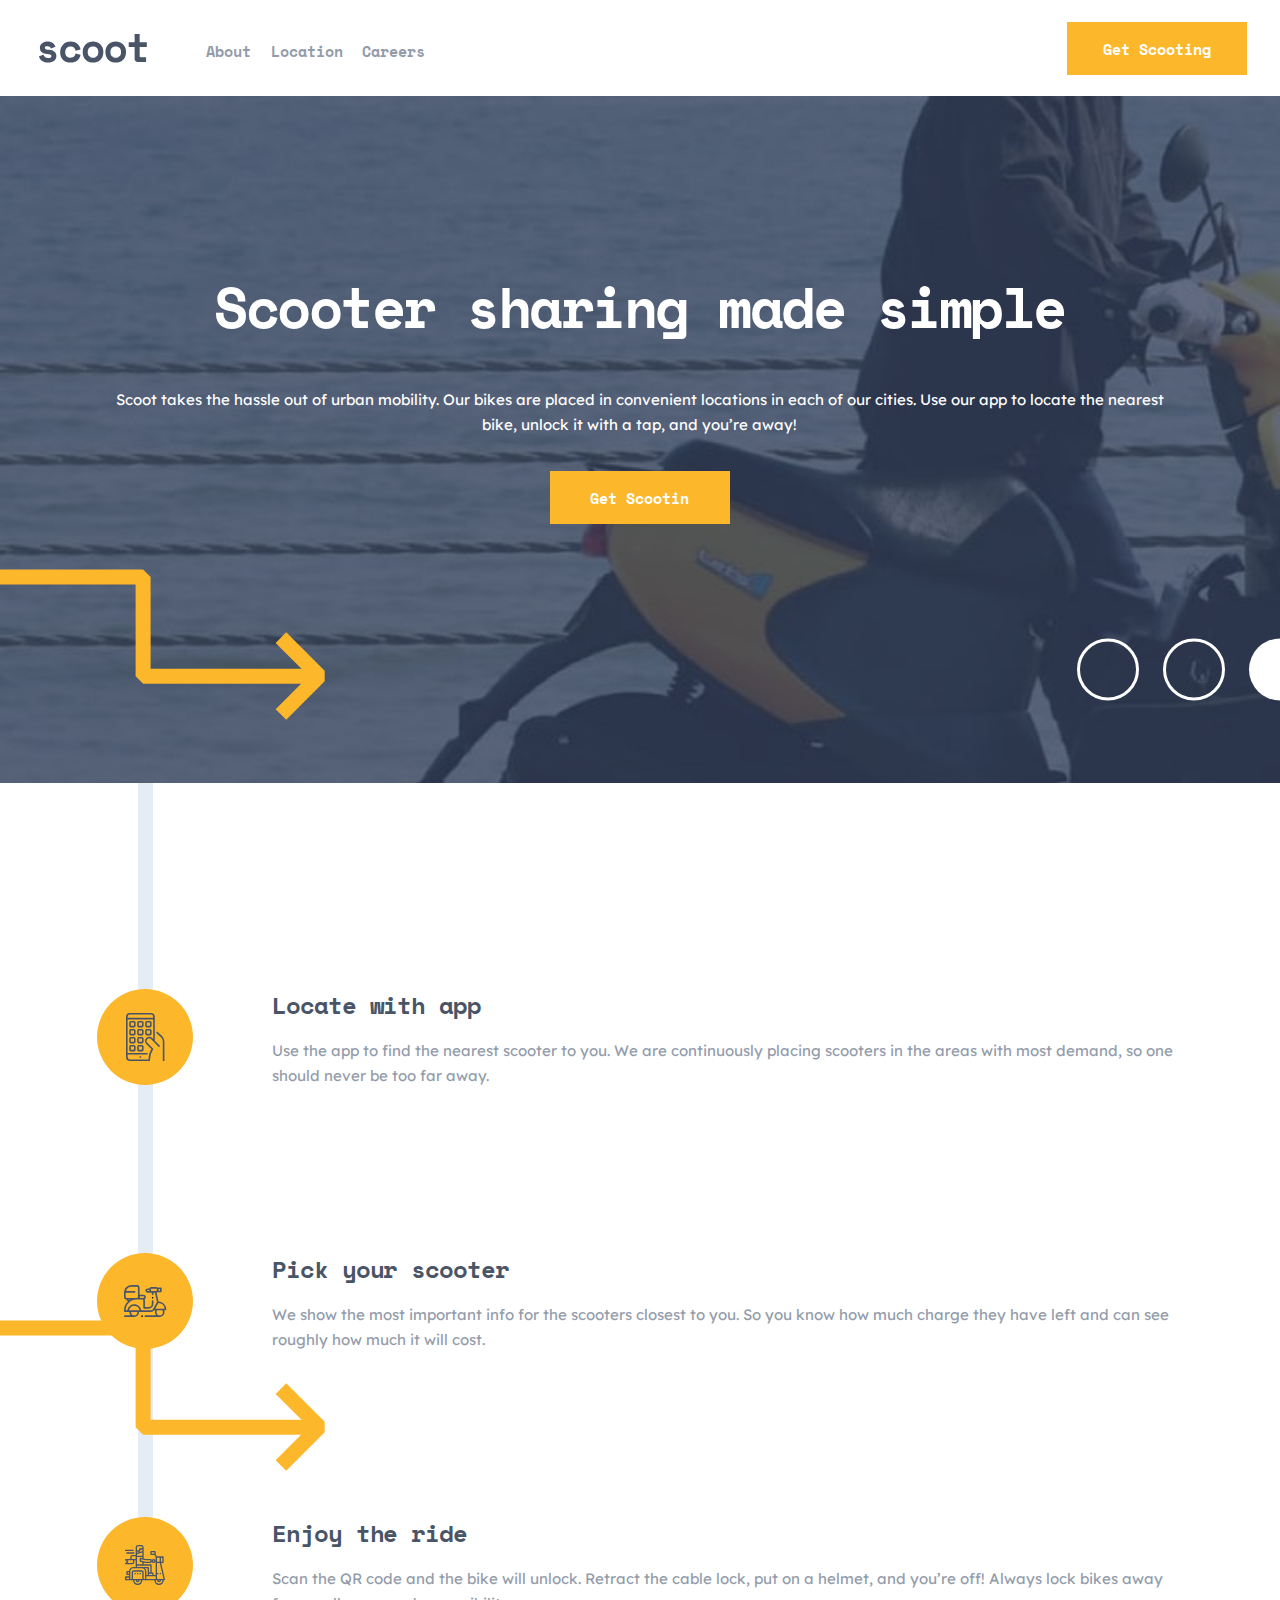
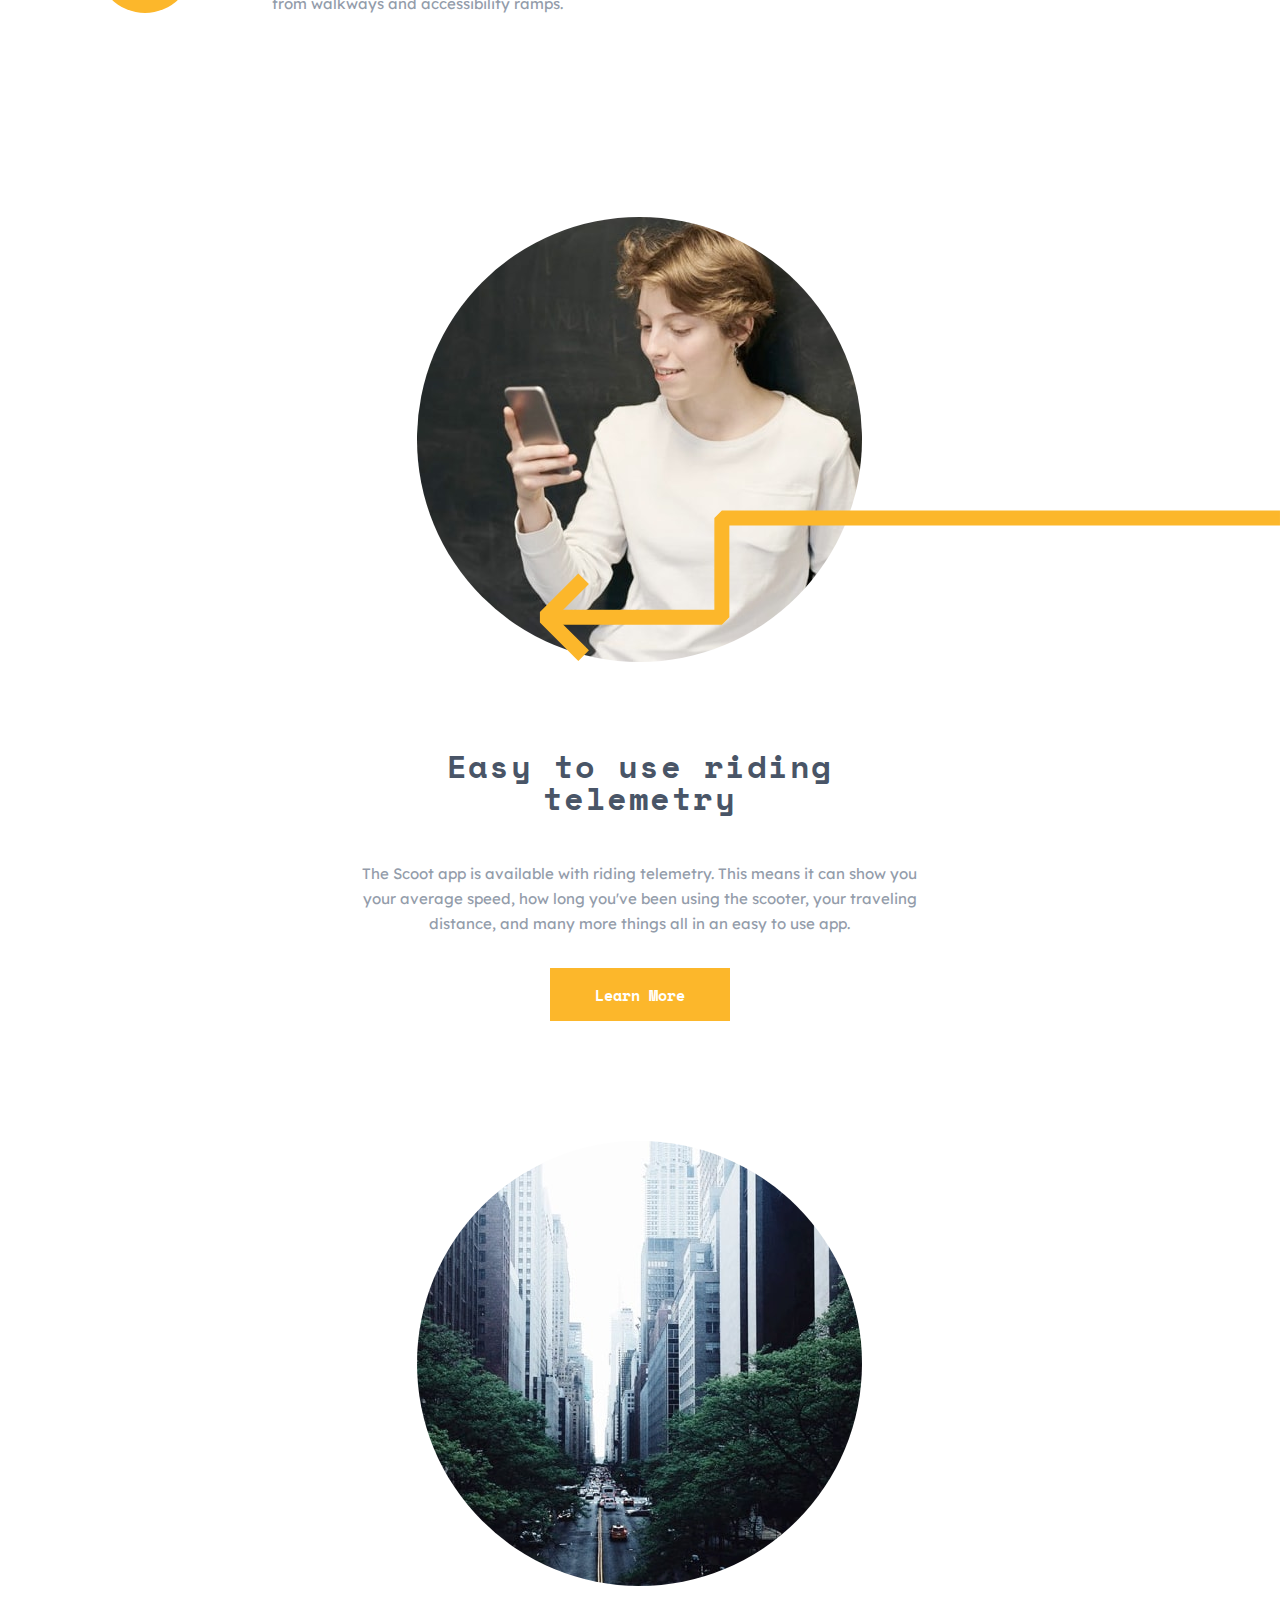
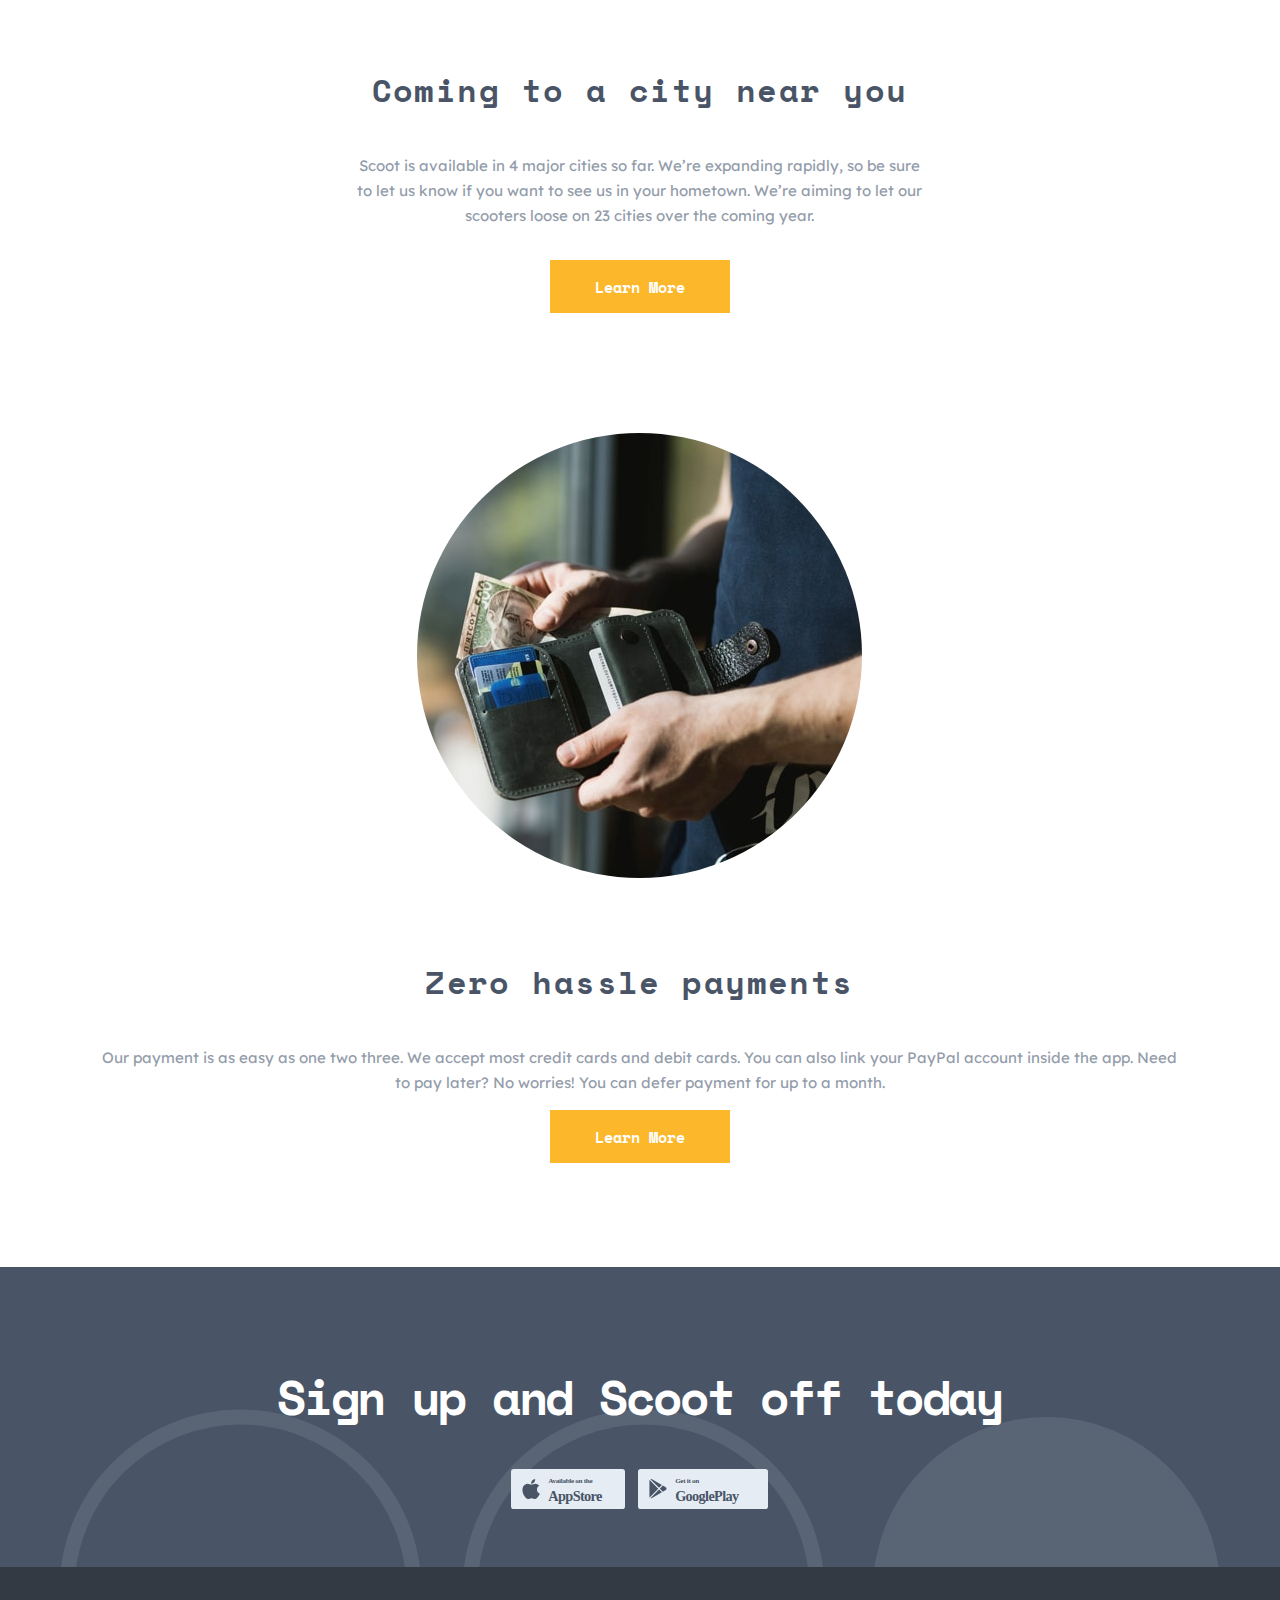
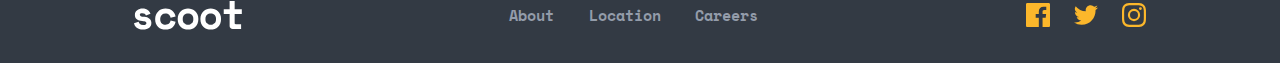
==== commit a86bf0ea: "update" ====
--- a/index.html
+++ b/index.html
@@ -82,49 +82,55 @@
         </div>
       </div>
       <div class="center-items">
-        <img class="img-main" src="./assets/images/telemetry.jpg" alt="" />
-        <img class="left-downward-arrow" src="../assets/patterns/left-downward-arrow.svg" alt="">
-        <div class="section-learnmore info-card-images center-items">
-          <h3 class="h3-secundary-title">Easy to use riding telemetry</h3>
-          <p class="general-font-style">
-            The Scoot app is available with riding telemetry. This means it can
-            show you your average speed, how long you've been using the scooter,
-            your traveling distance, and many more things all in an easy to use
-            app.
-          </p>
-          <div class="general-button">
-            <a href="">Learn More</a>
+        <div class="center-items">
+          <img class="img-main" src="./assets/images/telemetry.jpg" alt="" />
+          <img class="left-downward-arrow" src="../assets/patterns/left-downward-arrow.svg" alt="">
+          <div class="section-learnmore info-card-images center-items">
+            <h3 class="h3-secundary-title">Easy to use riding telemetry</h3>
+            <p class="general-font-style">
+              The Scoot app is available with riding telemetry. This means it can
+              show you your average speed, how long you've been using the scooter,
+              your traveling distance, and many more things all in an easy to use
+              app.
+            </p>
+            <div class="general-button">
+              <a href="">Learn More</a>
+            </div>
           </div>
         </div>
-        <img class="right-arrow-topimg" src="../assets/patterns/right-arrow.svg" alt="">
-        <img class="img-main" src="./assets/images/near-you.jpg" alt="" />
-        <div class="section-learnmore info-card-images center-items">
-          <h3 class="h3-secundary-title">Coming to a city near you</h3>
-          <p class="general-font-style">
-            Scoot is available in 4 major cities so far. We’re expanding
-            rapidly, so be sure to let us know if you want to see us in your
-            hometown. We’re aiming to let our scooters loose on 23 cities over
-            the coming year.
-          </p>
-          <div class="general-button">
-            <a href="">Learn More</a>
+        <div class="center-items">
+          <img class="right-arrow-topimg" src="../assets/patterns/right-arrow.svg" alt="">
+          <img class="img-main" src="./assets/images/near-you.jpg" alt="" />
+          <div class="section-learnmore info-card-images center-items">
+            <h3 class="h3-secundary-title">Coming to a city near you</h3>
+            <p class="general-font-style">
+              Scoot is available in 4 major cities so far. We’re expanding
+              rapidly, so be sure to let us know if you want to see us in your
+              hometown. We’re aiming to let our scooters loose on 23 cities over
+              the coming year.
+            </p>
+            <div class="general-button">
+              <a href="">Learn More</a>
+            </div>
           </div>
         </div>
-        <img class="left-downward-arrow-zero" src="../assets/patterns/left-downward-arrow.svg" alt="">
-        <img class="img-main" src="./assets/images/payments.jpg" alt="" />
-        <div class="info-card-images center-items header-info">
-          <h3 class="h3-secundary-title">Zero hassle payments</h3>
-          <p class="general-font-style">
-            Our payment is as easy as one two three. We accept most credit cards
-            and debit cards. You can also link your PayPal account inside the
-            app. Need to pay later? No worries! You can defer payment for up to
-            a month.
-          </p>
-          <div class="general-button">
-            <a href="">Learn More</a>
+        <div class="center-items">
+          <img class="left-downward-arrow-zero" src="../assets/patterns/left-downward-arrow.svg" alt="">
+          <img class="img-main" src="./assets/images/payments.jpg" alt="" />
+          <div class="info-card-images center-items header-info">
+            <h3 class="h3-secundary-title">Zero hassle payments</h3>
+            <p class="general-font-style">
+              Our payment is as easy as one two three. We accept most credit cards
+              and debit cards. You can also link your PayPal account inside the
+              app. Need to pay later? No worries! You can defer payment for up to
+              a month.
+            </p>
+            <div class="general-button">
+              <a href="">Learn More</a>
+            </div>
           </div>
         </div>
-      </div>
+        </div>
     </main>
     <footer>
       <div class="applications-footer center-items">
@@ -135,7 +141,7 @@
         </div>
       </div>
       <div class="social center-items">
-        <p>scoot</p>
+        <img class="logo-footer" src="./assets/logo.svg" alt=""/>
         <ul class="footer-list">
           <a href="./html/about.html"><li>About</li></a>
           <a href=""><li>Location</li></a>
--- a/css/styles.css
+++ b/css/styles.css
@@ -188,6 +188,16 @@
   letter-spacing: -1.79px;
   font-weight: 700;
 }
+@media screen and (width>=768px){
+  .main-title{
+    font-family: var(--space-mono);
+    color: white;
+    line-height: 56px;
+    font-size: 56px;
+    letter-spacing: -2.5px;
+    font-weight: 700;
+  }
+}
 @media screen and (width>=1440px){
   .main-title-secondary{
     font-family: var(--space-mono);
@@ -303,12 +313,50 @@
     justify-content: space-between;
     margin-bottom: 120px;
   }
+  .info-app::after{
+    content: '';
+    position: absolute;
+    top:780px;
+    left: 138px;
+    width: 15px;
+    height: 820px;
+    background-color: var(--light-grey);
+    z-index: -1;
+  }
+}
+@media screen and (width>=1440px){
+  .info-app {
+    display: flex;
+    flex-direction: row;
+    height: 792px;
+    justify-content: space-between;
+    margin-bottom: 200px;
+  }
+  .info-app::after{
+    content: '';
+    position: absolute;
+    top:1050px;
+    left: 0px;
+    width: 988px;
+    height: 15px;
+    background-color: var(--light-grey);
+    z-index: -1;
+  }
 }
 @media screen and (width>=768px){
   .info-card{
     display: flex;
     flex-direction: row;
     text-align: left;
+    justify-items: left;
+    height: 470px;
+  }
+}
+@media screen and (width>=1440px){
+  .info-card{
+    display: flex;
+    flex-direction: column;
+    text-align: left;
     height: 470px;
   }
 }
@@ -321,6 +369,11 @@
     width: 96px;
     height: 96px;
     margin-right: 79px;
+  }
+}
+@media screen and (width>=1440px){
+  .info-icon {
+    align-self: flex-start;
   }
 }
 .img-main {
@@ -385,6 +438,9 @@
     margin-bottom: 0 ;
   }
 }
+.logo-footer{
+  filter: brightness(100);
+}
 
 
 /* ABOUT */
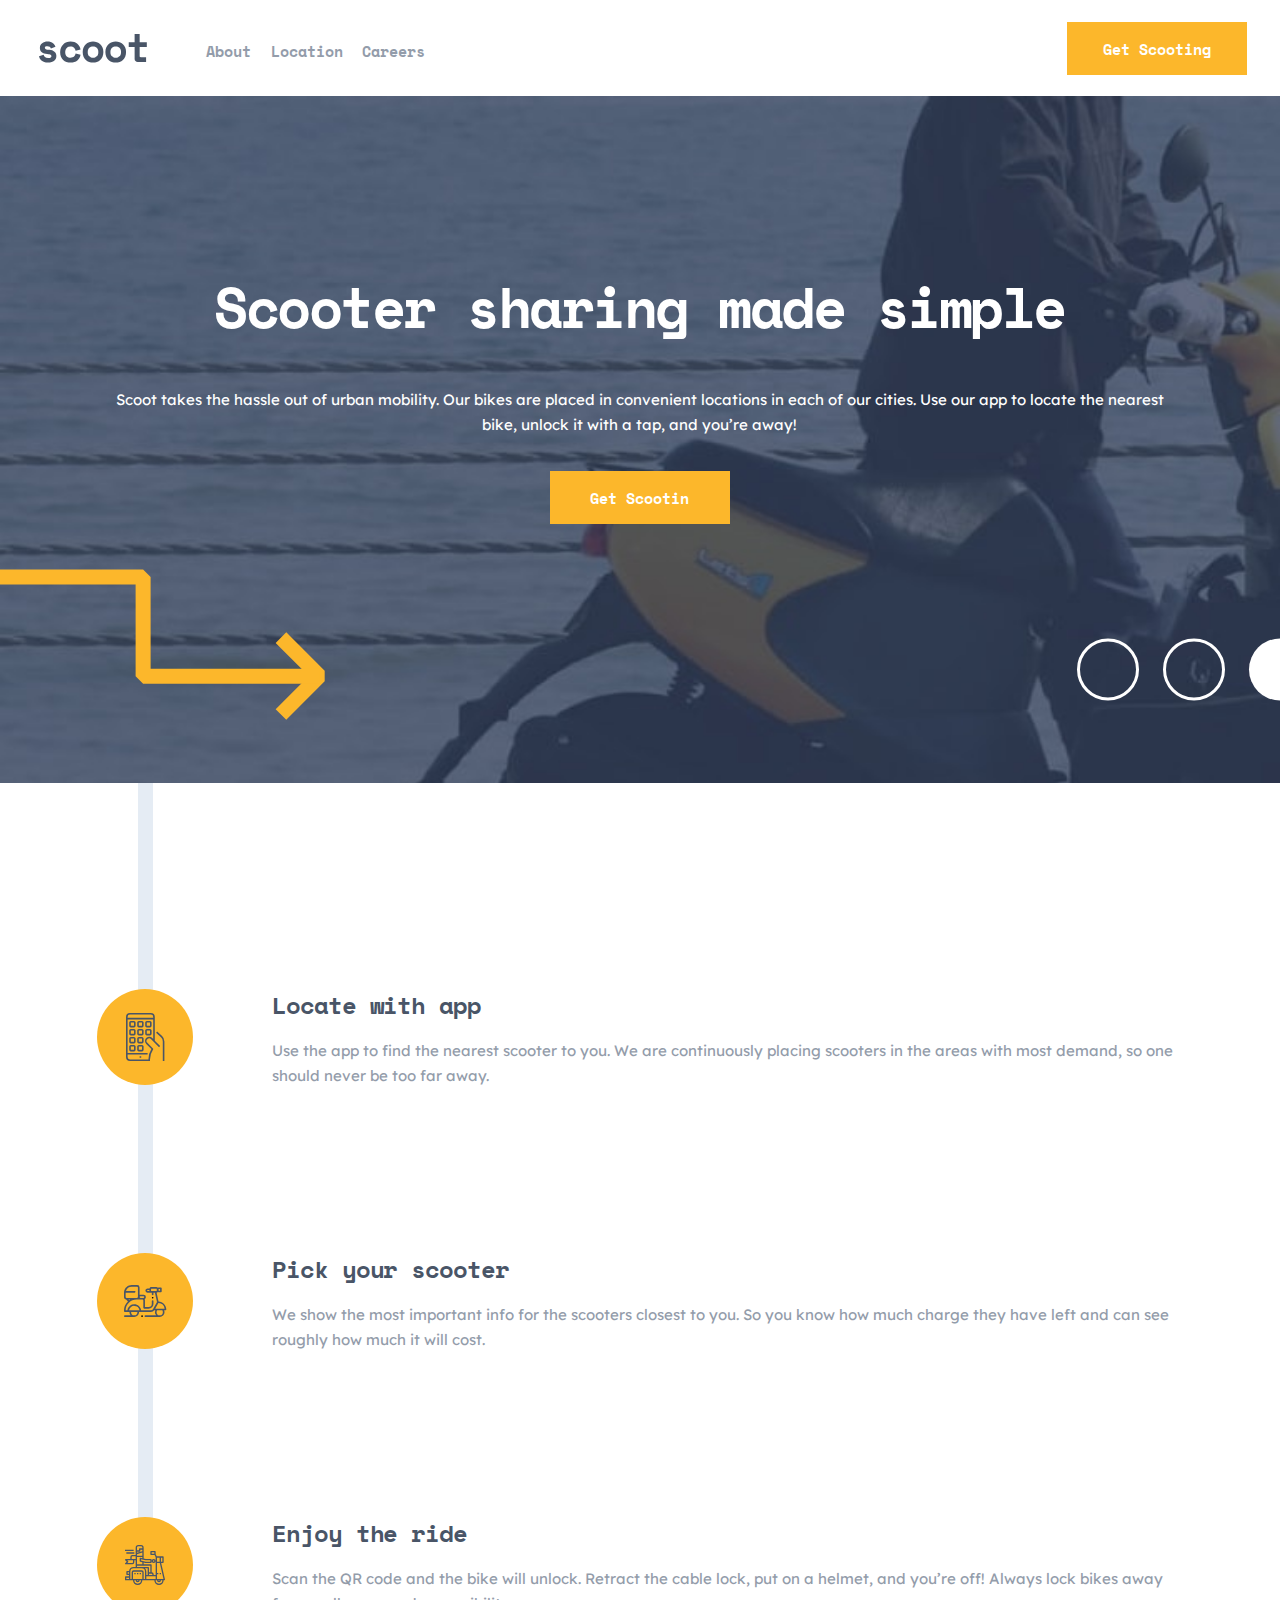
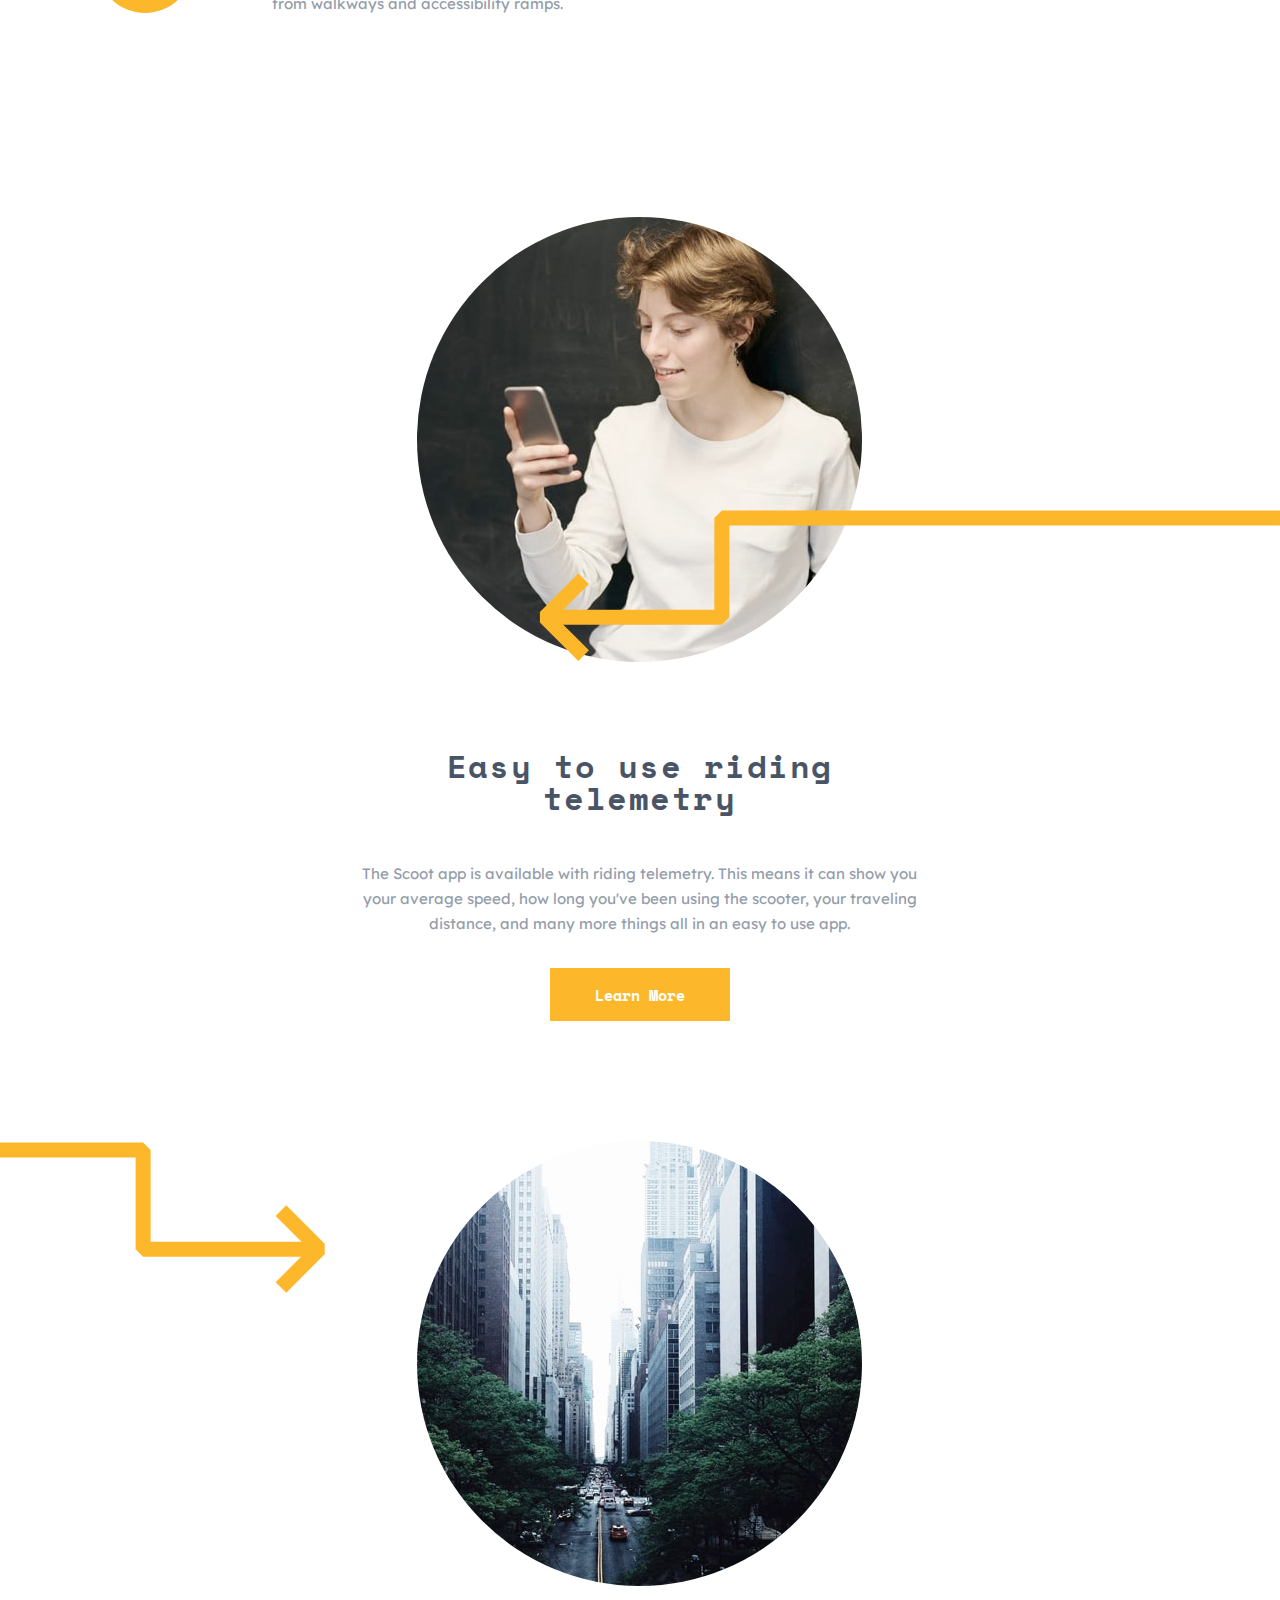
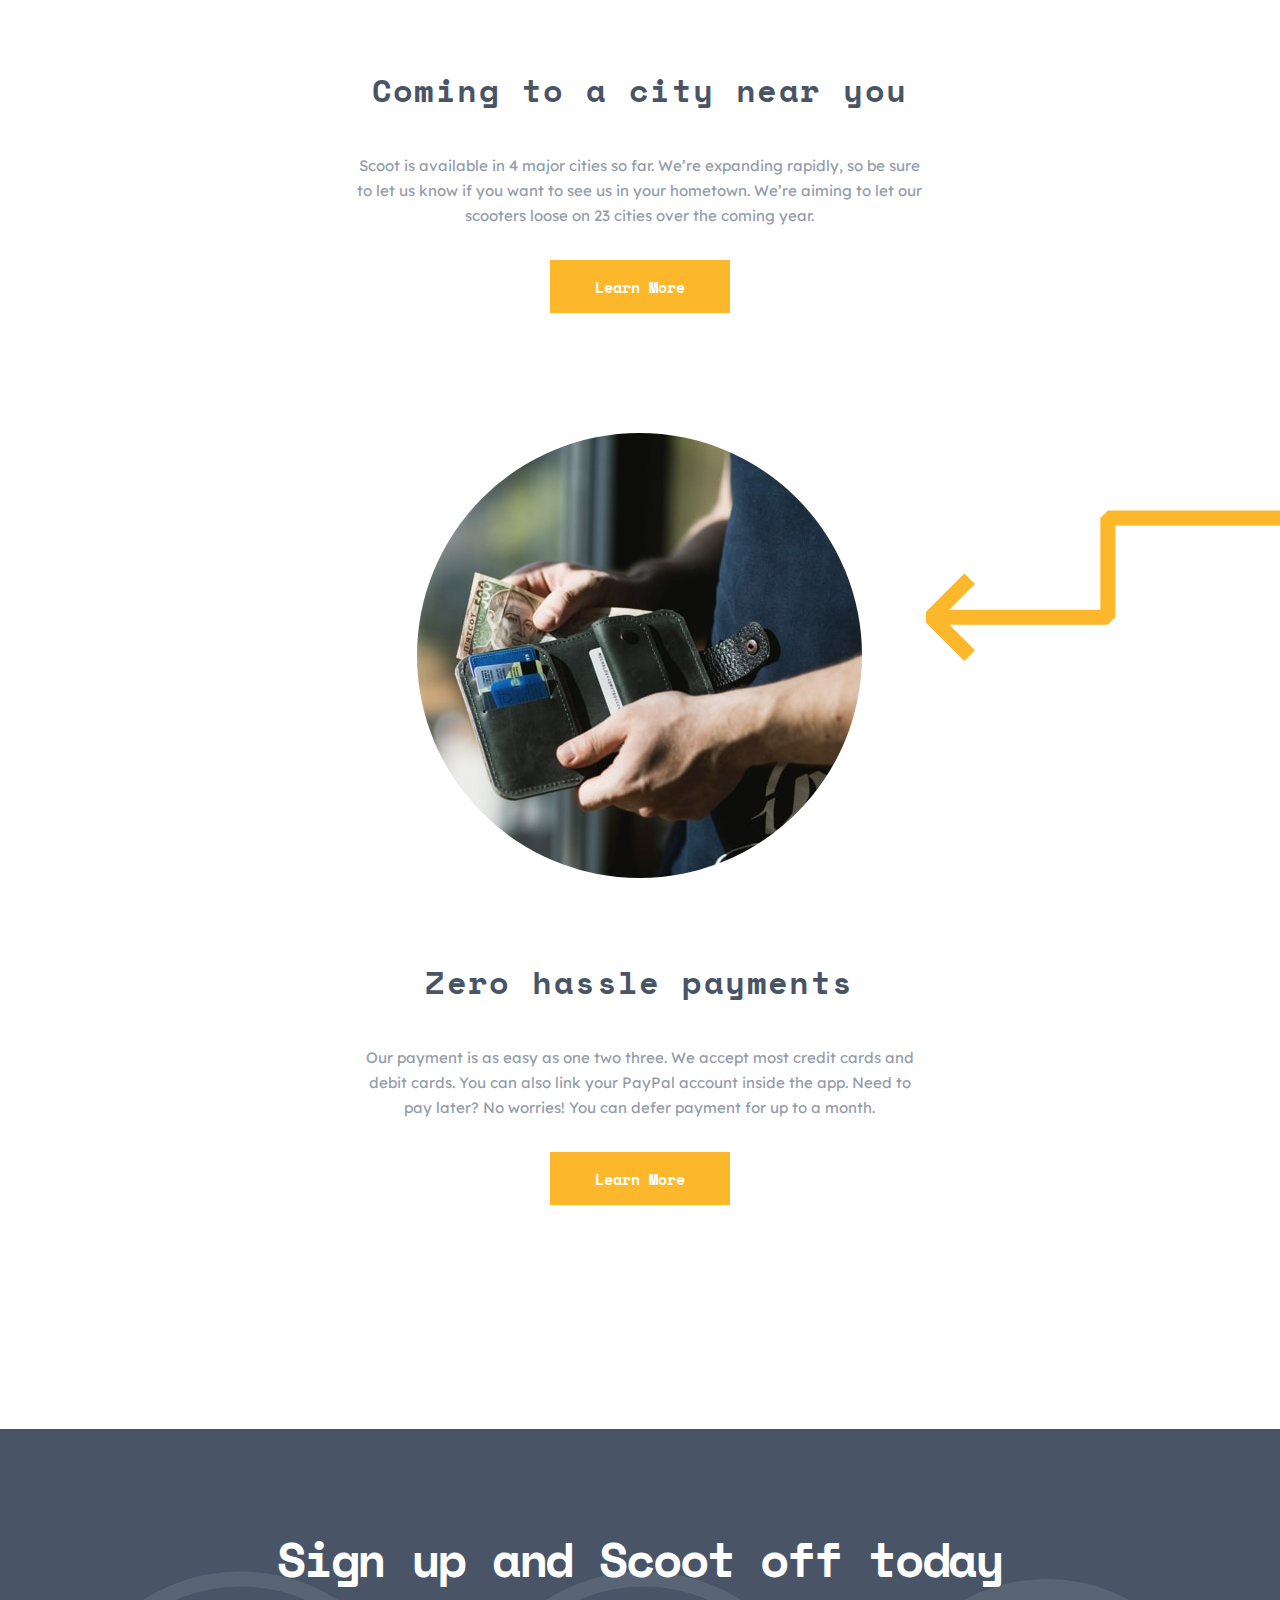
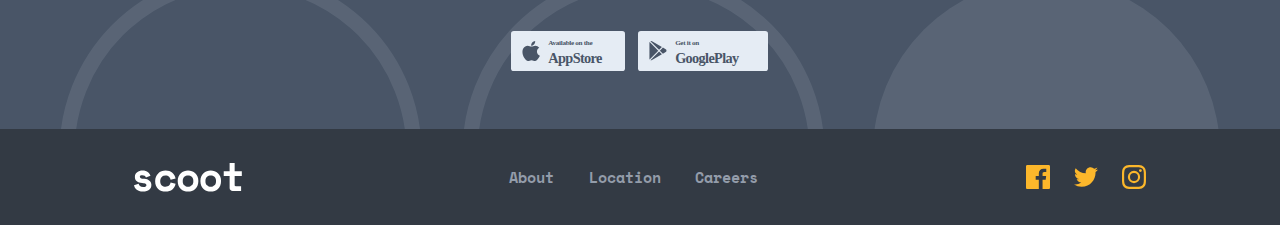
==== commit c5b97e69: "update" ====
--- a/index.html
+++ b/index.html
@@ -82,7 +82,7 @@
         </div>
       </div>
       <div class="center-items">
-        <div class="center-items">
+        <div class="row-reverse">
           <img class="img-main" src="./assets/images/telemetry.jpg" alt="" />
           <img class="left-downward-arrow" src="../assets/patterns/left-downward-arrow.svg" alt="">
           <div class="section-learnmore info-card-images center-items">
@@ -98,7 +98,7 @@
             </div>
           </div>
         </div>
-        <div class="center-items">
+        <div class="row">
           <img class="right-arrow-topimg" src="../assets/patterns/right-arrow.svg" alt="">
           <img class="img-main" src="./assets/images/near-you.jpg" alt="" />
           <div class="section-learnmore info-card-images center-items">
@@ -114,10 +114,10 @@
             </div>
           </div>
         </div>
-        <div class="center-items">
+        <div class="row-reverse">
           <img class="left-downward-arrow-zero" src="../assets/patterns/left-downward-arrow.svg" alt="">
           <img class="img-main" src="./assets/images/payments.jpg" alt="" />
-          <div class="info-card-images center-items header-info">
+          <div class="info-card-images center-items section-learnmore">
             <h3 class="h3-secundary-title">Zero hassle payments</h3>
             <p class="general-font-style">
               Our payment is as easy as one two three. We accept most credit cards
--- a/css/styles.css
+++ b/css/styles.css
@@ -151,6 +151,7 @@
   justify-content: center;
   text-align: center;
   flex-direction: column;
+  justify-items: center;
 }
 .header {
   width: 100%;
@@ -330,7 +331,7 @@
     flex-direction: row;
     height: 792px;
     justify-content: space-between;
-    margin-bottom: 200px;
+    margin-bottom: 0;
   }
   .info-app::after{
     content: '';
@@ -379,6 +380,7 @@
 .img-main {
   border-radius: 50%;
   margin-bottom: 56px;
+  justify-self: center;
 }
 .section-learnmore{
   margin-bottom: 120px;
@@ -389,6 +391,12 @@
 @media screen and (width>=768px){
   .section-learnmore{
     width: 573px;
+  }
+}
+@media screen and (width>=1440px){
+  .section-learnmore{
+    width: 443px;
+    text-align: left;
   }
 }
 .applications-footer {
@@ -460,6 +468,11 @@
     padding-left: 97px;
   }
 }
+@media screen and (width>=1440px){
+  .header-about{
+    background-image: url(../assets/images/about-hero-desktop.jpg);
+  }
+}
 .header-careers{
   background-image: url(../assets/images/careers-location-hero-mobile.jpg);
 }
@@ -522,12 +535,13 @@
 }
 .section-apply{
   height: 1220px;
+  width: 100%;
   justify-content: space-between;
 }
 @media screen and (width>=768px){
   .section-apply{
     height: 848px;
-    width: 689px;
+    width: 100%;
     justify-content: space-between;
   }
   .main-careers{
@@ -625,10 +639,10 @@
     top: 2742px;
   }
   .left-downward-arrow-zero{
-    /* display: block;
+    display: block;
     position: absolute;
     right:-386px;
-    top: 3710px; */
+    top: 3710px; 
   }
   .white-circles-options{
     display: block;
@@ -642,66 +656,82 @@
     right:-6px;
     top: 690px;
   }
+}
+@media screen and (width>=1440px){
+  .right-line{
+    display: block;
+    position: absolute;
+    top: 569px;
+    left: 0px;
+  }
+  .right-arrow{
+    display: block;
+    position: absolute;
+    top: 569px;
+    left: 705px;
+  }
+  .white-circles{
+    display: block;
+    position: absolute;
+    top: 638px;
+    right:-31px;
+  }
+  .left-downward-arrow{
+    display: block;
+    position: absolute;
+    top: 2000px;
+    right: 0;
+  }
   .right-arrow-topimg{
+    display: block;
+    position: absolute;
+    left: -127px;
+    top: 2199px;
+  }
+  .left-downward-arrow-zero{
+    display: block;
+    position: absolute;
+    right:-386px;
+    top: 2770px; 
+  }
+  .white-circles-options{
+    display: block;
+    position: absolute;
+    right:-31px;
+    top: 165px;
+  }
+  .left-downward-arrow-options{
+    display: block;
+    position: absolute;
+    right:-6px;
+    top: 690px;
+  }
+  /* .right-arrow-topimg{
     display: block;
     position: absolute;
     left: -127px;
     top: 1320px;
-  }
-}
-@media screen and (width>=1440px){
-  .right-line{
-    display: block;
-    position: absolute;
-    top: 569px;
-    left: 0px;
-  }
-  .right-arrow{
-    display: block;
-    position: absolute;
-    top: 569px;
-    left: 705px;
-  }
-  .white-circles{
-    display: block;
-    position: absolute;
-    top: 638px;
-    right:-31px;
-  }
-  .left-downward-arrow{
-    display: block;
-    position: absolute;
-    top: 2110px;
-    right: 0;
-  }
-  .right-arrow-topimg{
-    display: block;
-    position: absolute;
-    left: -127px;
-    top: 2742px;
-  }
-  .left-downward-arrow-zero{
-    /* display: block;
-    position: absolute;
-    right:-386px;
-    top: 3710px; */
-  }
-  .white-circles-options{
-    display: block;
-    position: absolute;
-    right:-31px;
-    top: 165px;
-  }
-  .left-downward-arrow-options{
-    display: block;
-    position: absolute;
-    right:-6px;
-    top: 690px;
-  }
-  .right-arrow-topimg{
-    display: block;
-    position: absolute;
-    left: -127px;
-    top: 1320px;
-  }
-}
+  } */
+  .row-reverse{
+    flex-direction: row-reverse;
+    display: flex;
+    justify-content: space-between;
+  }
+  .row{
+    flex-direction: row;
+    display: flex;
+    justify-content: space-between;
+  }
+  .info-card-images{
+    text-align: left;
+    display: flex;
+    flex-direction: column;
+    justify-content: center;
+  }
+  .text-cards{
+    display: flex;
+    flex-direction: column;
+    justify-content: center;
+  }
+}
+
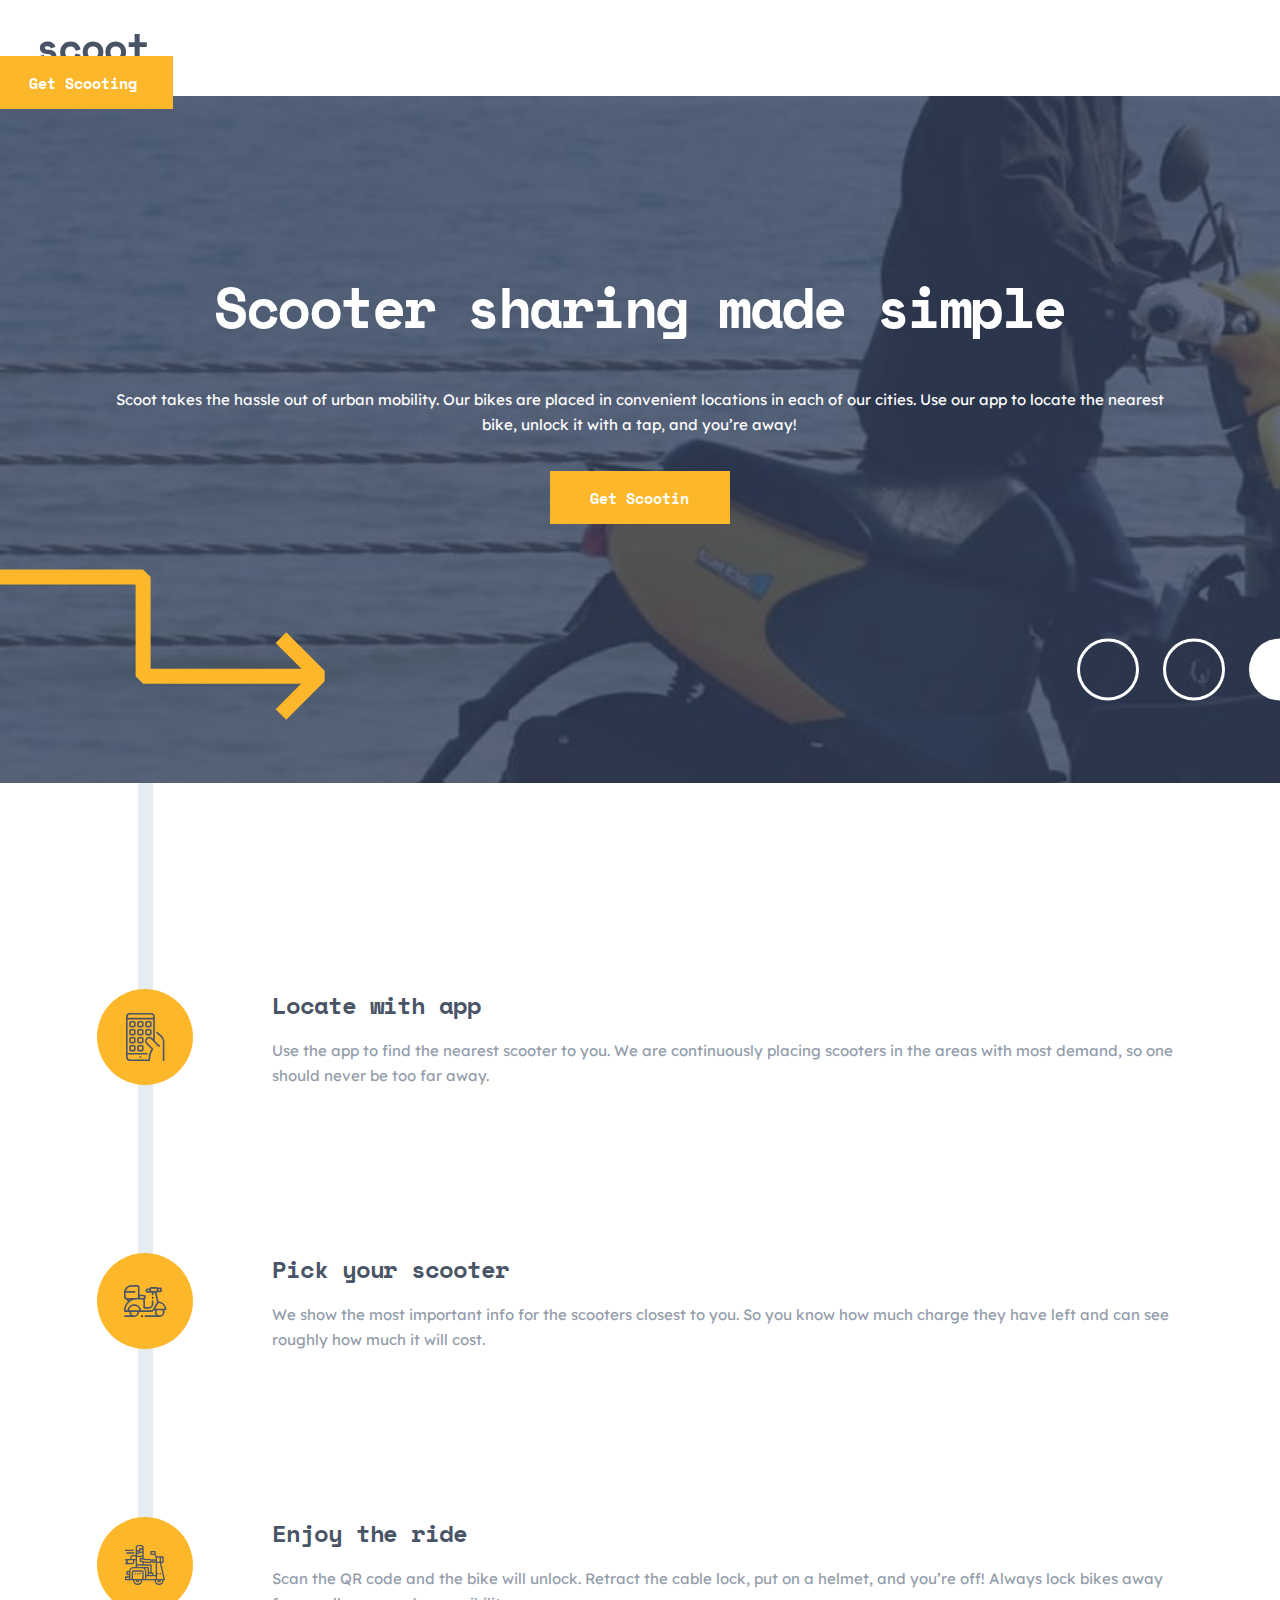
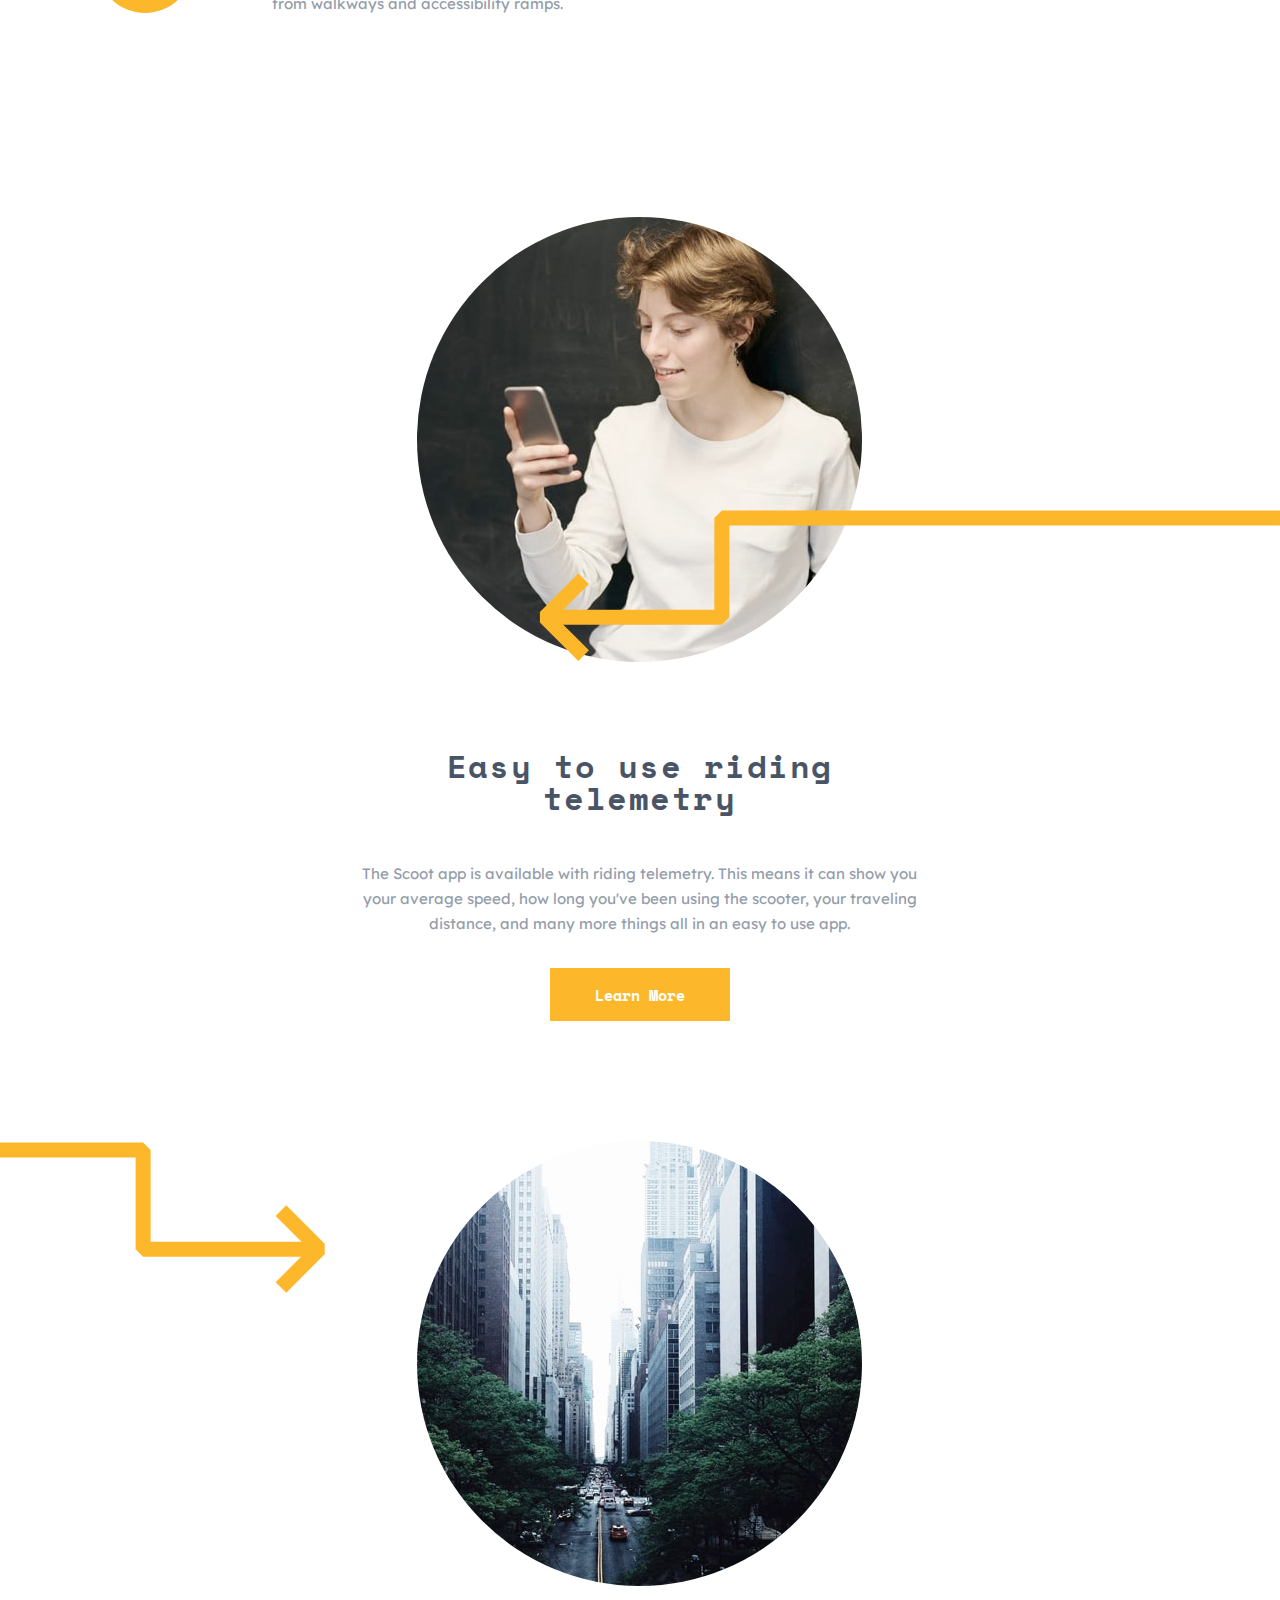
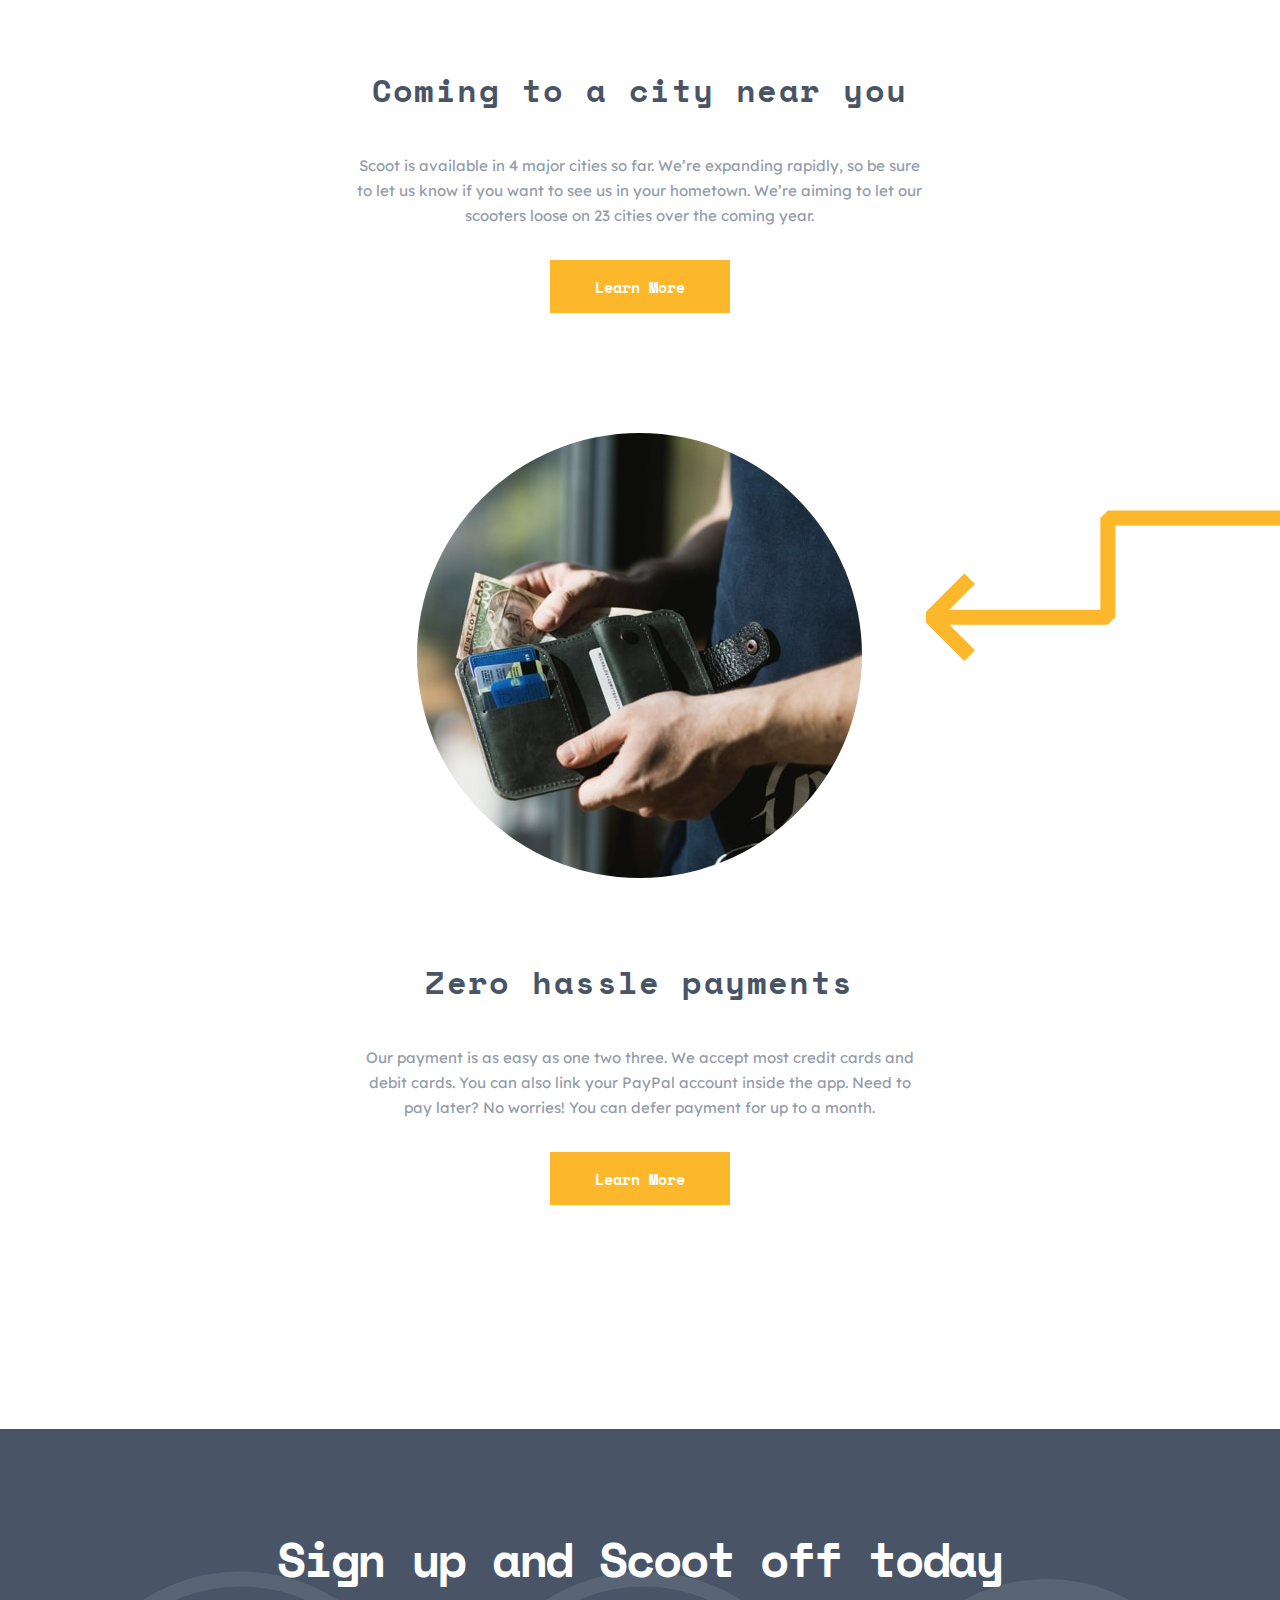
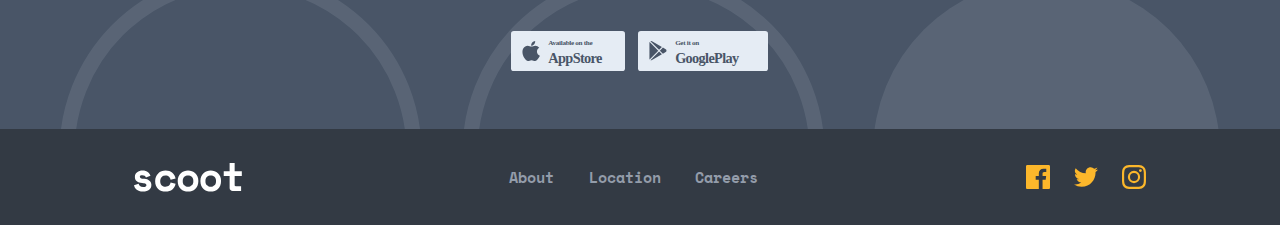
==== commit 7ac21c42: "update" ====
--- a/index.html
+++ b/index.html
@@ -18,9 +18,9 @@
   </head>
   <body>
     <nav class="menu">
-      <img class="hamburger-nav" src="./assets/icons/hamburger.svg" alt="" />
+      <img id="menu-icon" class="hamburger-nav" src="./assets/icons/hamburger.svg" alt="" />
       <img class="logo-nav" src="./assets/logo.svg" alt=""/>
-      <div class="menu-options display-menu">
+      <div id="menu-despl" class="menu-options">
         <ul>
           <div class="options-nav">
             <li><a href="../html/about.html">About</a></li>
@@ -154,5 +154,6 @@
         </div>
       </div>
     </footer>
+    <script src="./src/script.js"></script>
   </body>
 </html>
--- a/css/styles.css
+++ b/css/styles.css
@@ -64,7 +64,7 @@
   margin-inline: auto;
 }
 .display-menu{
-  display: none;
+  translate: 0;
 }
 @media screen and (width>=768px){
   .display-menu{
@@ -79,6 +79,9 @@
   width: 256px;
   background-color: var(--dark-grey);
   padding: 64px 32px 24px 32px;
+  translate: -100%;
+  transition: translate 0.3s;
+  z-index: 10;
 }
 .menu-options ul{
   height: 100%;
